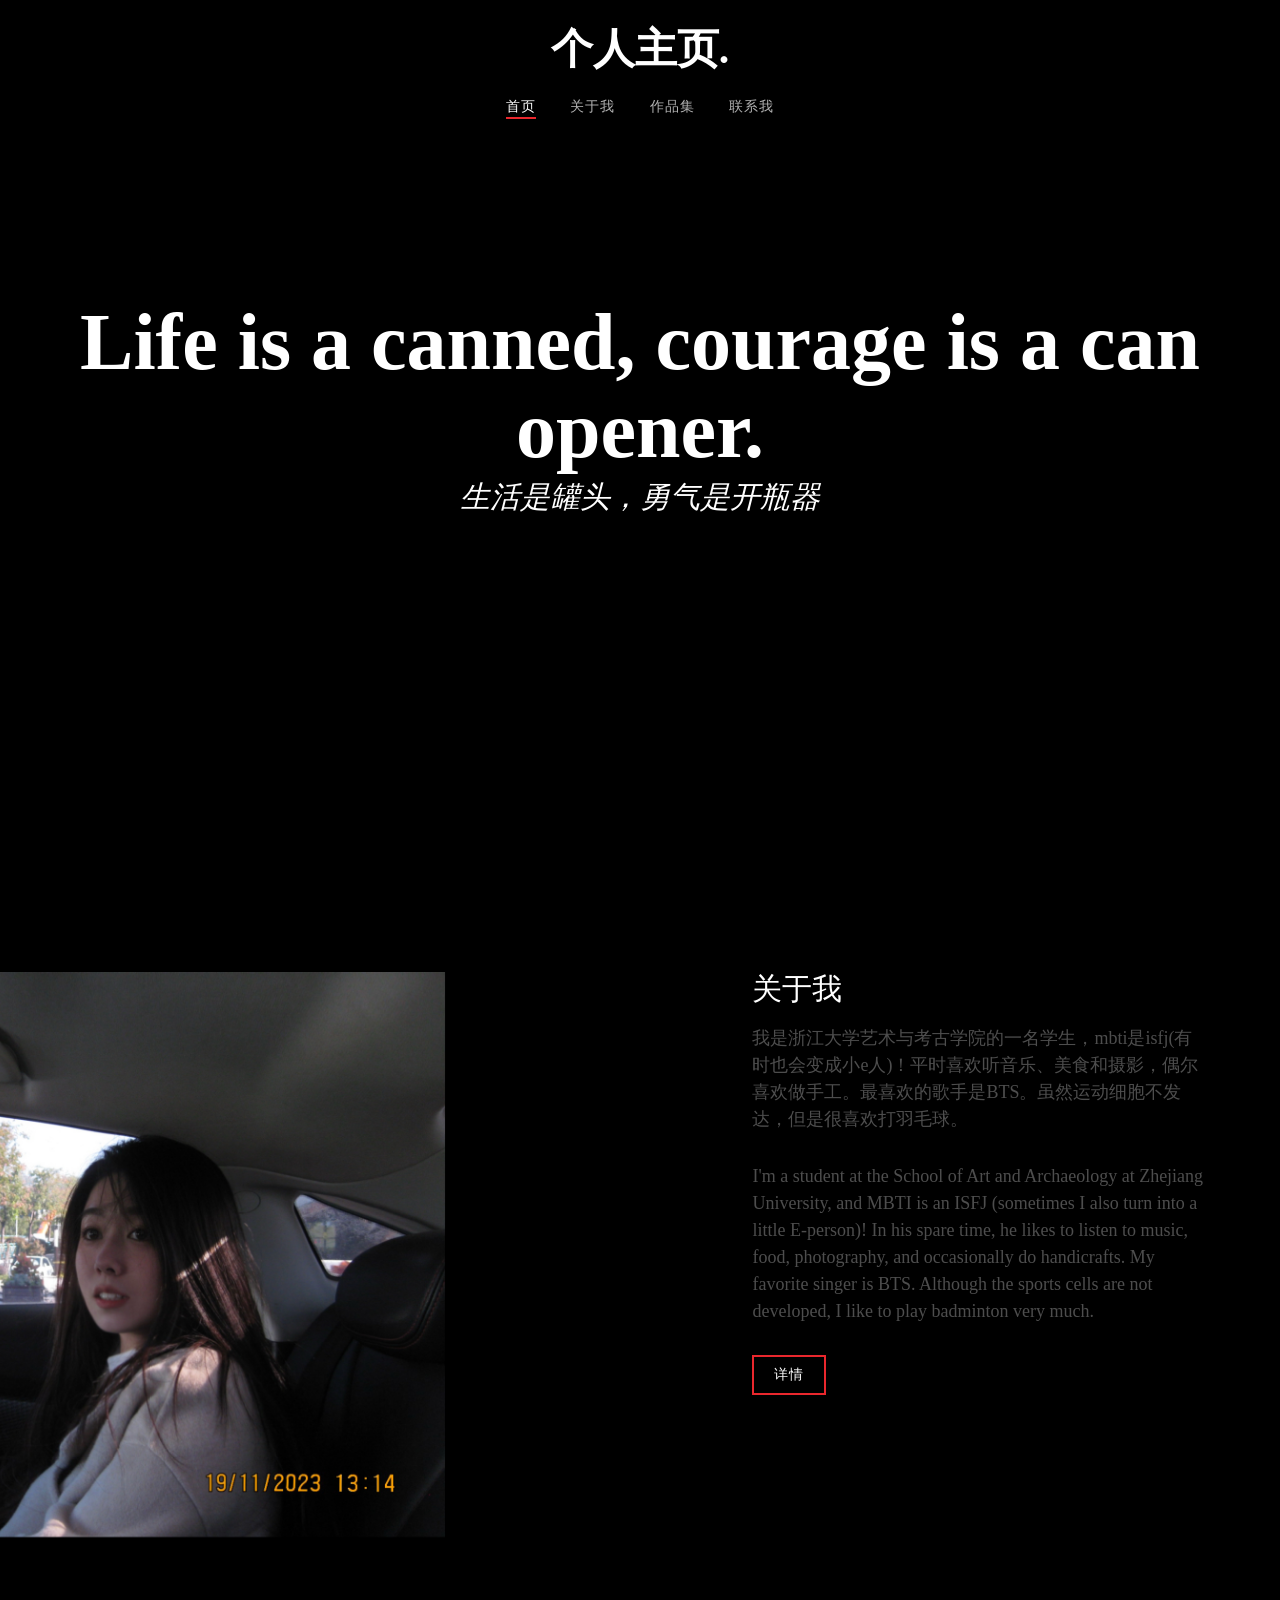
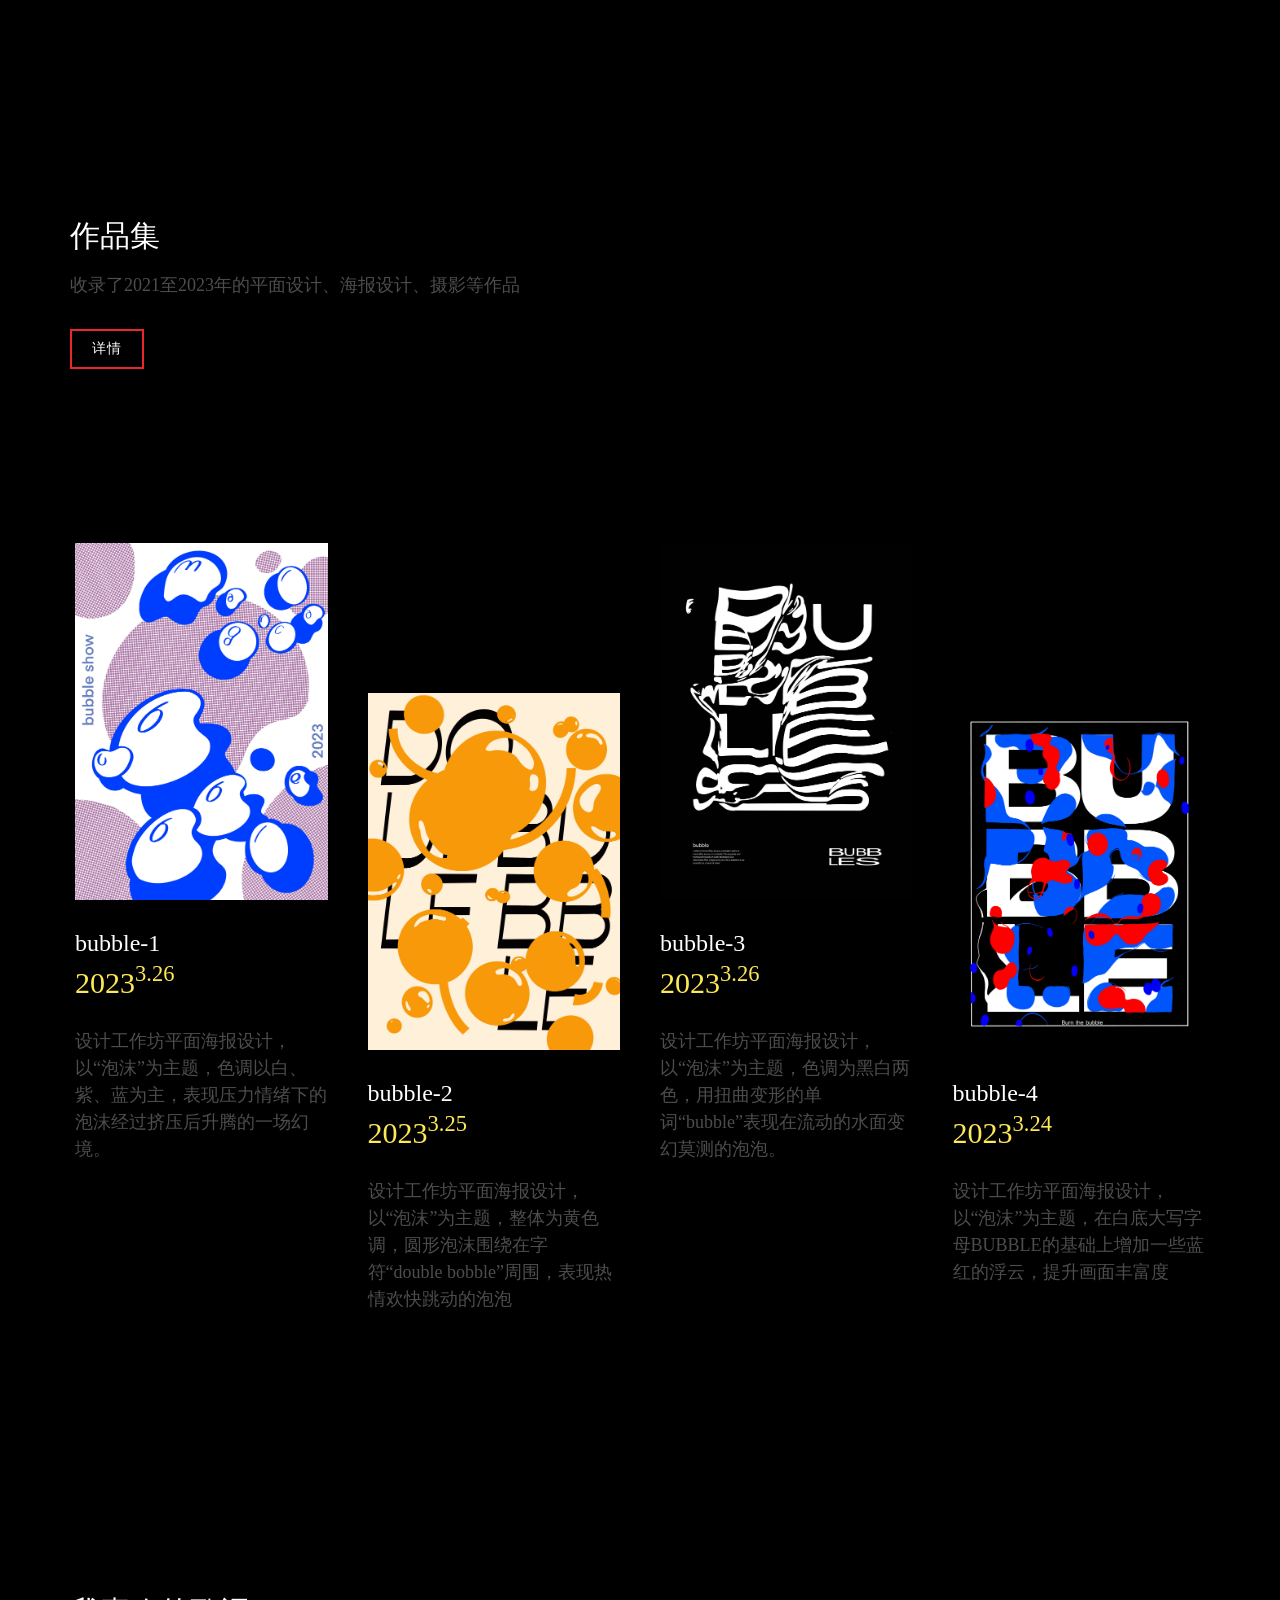
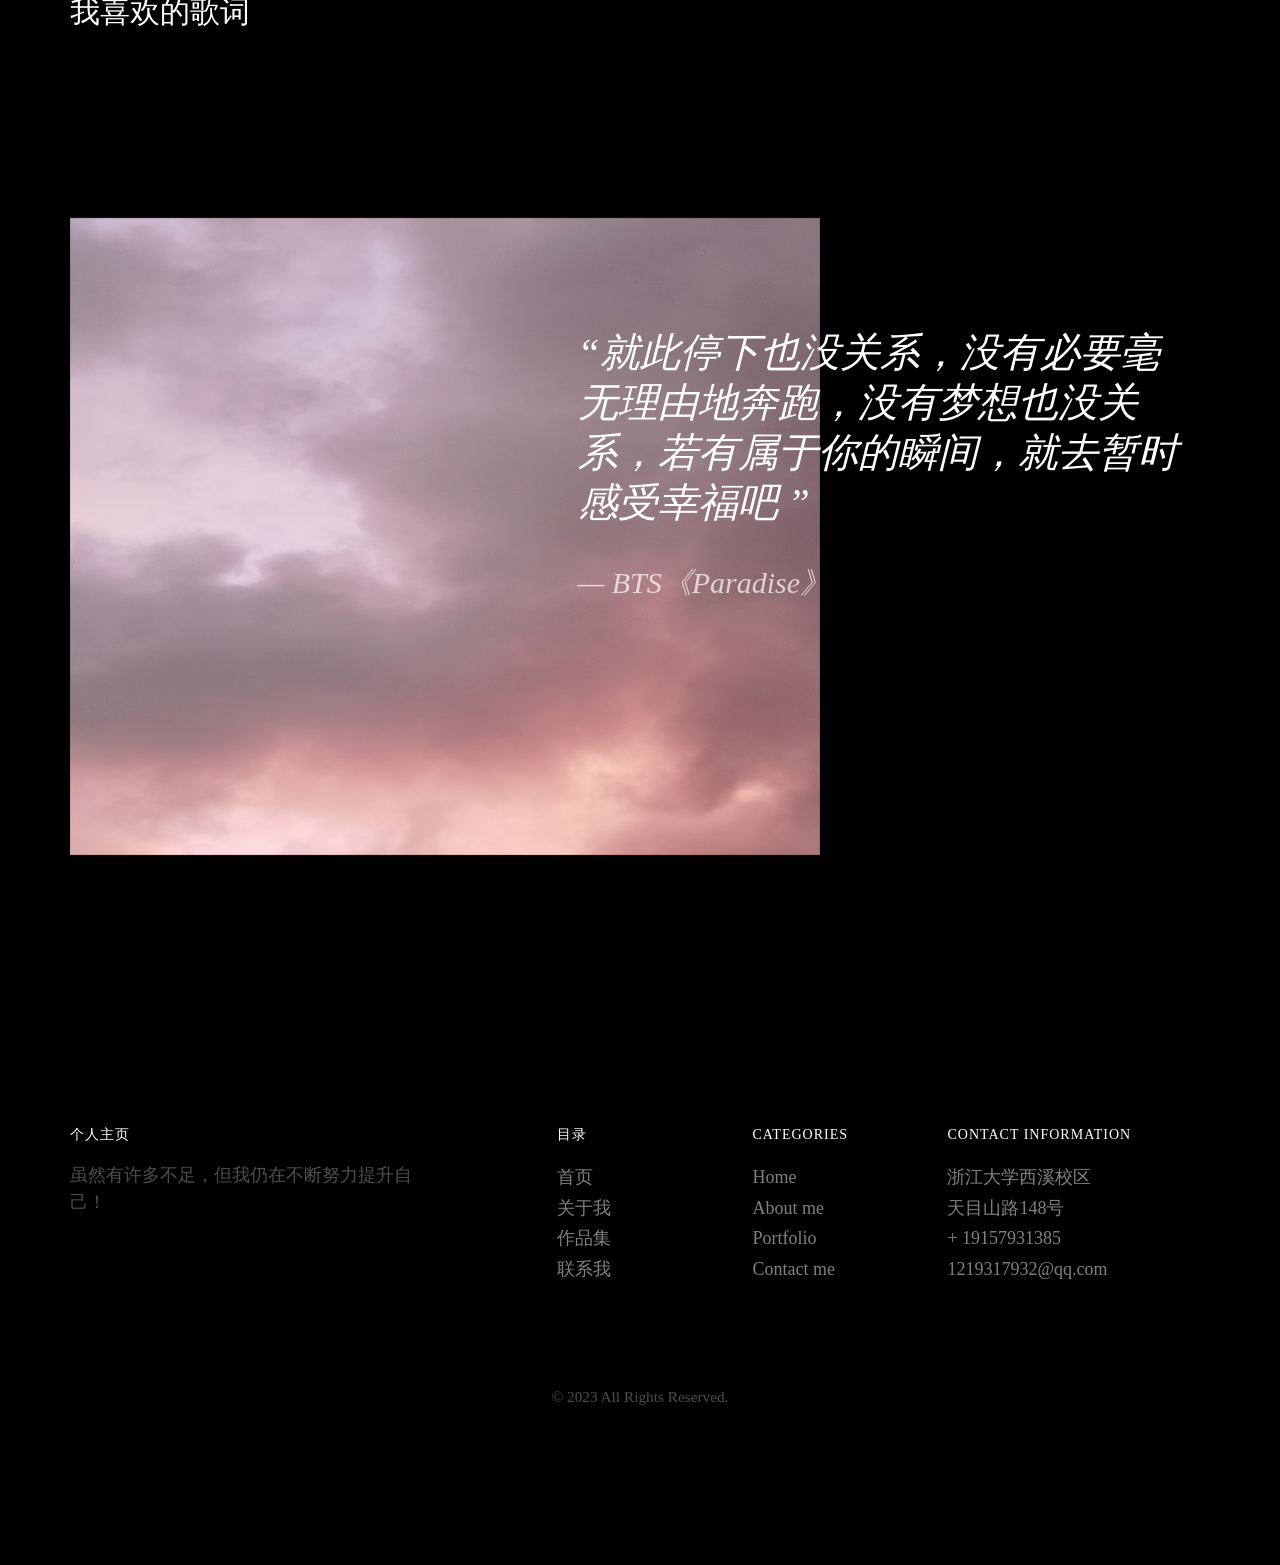
==== index.html @ 4f56a7b1 "test1" ====
<!DOCTYPE html>
<!-- saved from url=(0172)file:///F:/%E6%A1%8C%E9%9D%A2/%E4%BD%9C%E4%B8%9A/%E5%A4%A7%E4%B8%89%E4%B8%8A/web%E8%AE%BE%E8%AE%A1%E4%B8%8E%E5%BC%80%E5%8F%91/%E4%BA%A4%E4%BD%9C%E4%B8%9A%E4%B8%AD/home.html -->
<html class=" js flexbox canvas canvastext webgl no-touch geolocation postmessage no-websqldatabase indexeddb hashchange history draganddrop websockets rgba hsla multiplebgs backgroundsize borderimage borderradius boxshadow textshadow opacity cssanimations csscolumns cssgradients cssreflections csstransforms csstransforms3d csstransitions fontface generatedcontent video audio localstorage sessionstorage webworkers no-applicationcache svg inlinesvg smil svgclippaths js flexbox canvas canvastext webgl no-touch geolocation postmessage no-websqldatabase indexeddb hashchange history draganddrop websockets rgba hsla multiplebgs backgroundsize borderimage borderradius boxshadow textshadow opacity cssanimations csscolumns cssgradients cssreflections csstransforms csstransforms3d csstransitions fontface generatedcontent video audio localstorage sessionstorage webworkers no-applicationcache svg inlinesvg smil svgclippaths" style=""><head><meta http-equiv="Content-Type" content="text/html; charset=UTF-8">

<meta http-equiv="X-UA-Compatible" content="IE=edge">
<title>index</title>
<meta name="viewport" content="width=device-width, initial-scale=1">
<meta name="description" content="Free HTML5 Website Template by freehtml5.co">
<meta name="keywords" content="free website templates, free html5, free template, free bootstrap, free website template, html5, css3, mobile first, responsive">
<meta name="author" content="freehtml5.co">


<meta property="og:title" content="">
<meta property="og:image" content="">
<meta property="og:url" content="">
<meta property="og:site_name" content="">
<meta property="og:description" content="">
<meta name="twitter:title" content="">
<meta name="twitter:image" content="">
<meta name="twitter:url" content="">
<meta name="twitter:card" content="">
<link href="./王萌萌的个人主页_files/css" rel="stylesheet">
<link href="./王萌萌的个人主页_files/css(1)" rel="stylesheet">

<link rel="stylesheet" href="./王萌萌的个人主页_files/animate.css">

<link rel="stylesheet" href="./王萌萌的个人主页_files/icomoon.css">

<link rel="stylesheet" href="./王萌萌的个人主页_files/bootstrap.css">

<link rel="stylesheet" href="./王萌萌的个人主页_files/flexslider.css">

<link rel="stylesheet" href="./王萌萌的个人主页_files/style.css">

<script src="./王萌萌的个人主页_files/modernizr-2.6.2.min.js.下载" type="text/javascript"></script>

<!--[if lt IE 9]>
	<script src="js/respond.min.js"></script>
	<![endif]-->
</head>
<body>
<div class="fh5co-loader" style="display: none;"></div>
<div id="page"><a href="https://github.toidicode.com/02-tasty/#" class="js-fh5co-nav-toggle fh5co-nav-toggle fh5co-nav-white"><i></i></a><div id="fh5co-offcanvas"><ul>
<li class="active"><a href="file:///F:/%E6%A1%8C%E9%9D%A2/%E4%BD%9C%E4%B8%9A/%E5%A4%A7%E4%B8%89%E4%B8%8A/web%E8%AE%BE%E8%AE%A1%E4%B8%8E%E5%BC%80%E5%8F%91/%E4%BA%A4%E4%BD%9C%E4%B8%9A%E4%B8%AD/%E7%8E%8B%E8%90%8C%E8%90%8C%E7%9A%84%E4%B8%AA%E4%BA%BA%E4%B8%BB%E9%A1%B5.html">首页</a></li>
<li><a href="file:///F:/%E6%A1%8C%E9%9D%A2/%E4%BD%9C%E4%B8%9A/%E5%A4%A7%E4%B8%89%E4%B8%8A/web%E8%AE%BE%E8%AE%A1%E4%B8%8E%E5%BC%80%E5%8F%91/%E4%BA%A4%E4%BD%9C%E4%B8%9A%E4%B8%AD/%E5%85%B3%E4%BA%8E%E6%88%91.html">关于我</a></li>
<li class="offcanvas-has-dropdown">
<ul class="dropdown">
</ul>
</li>
<li><a href="file:///F:/%E6%A1%8C%E9%9D%A2/%E4%BD%9C%E4%B8%9A/%E5%A4%A7%E4%B8%89%E4%B8%8A/web%E8%AE%BE%E8%AE%A1%E4%B8%8E%E5%BC%80%E5%8F%91/%E4%BA%A4%E4%BD%9C%E4%B8%9A%E4%B8%AD/%E4%BD%9C%E5%93%81%E9%9B%86.html">作品集</a></li>
<li><a href="file:///F:/%E6%A1%8C%E9%9D%A2/%E4%BD%9C%E4%B8%9A/%E5%A4%A7%E4%B8%89%E4%B8%8A/web%E8%AE%BE%E8%AE%A1%E4%B8%8E%E5%BC%80%E5%8F%91/%E4%BA%A4%E4%BD%9C%E4%B8%9A%E4%B8%AD/%E8%81%94%E7%B3%BB%E6%88%91.html">联系我</a></li>
</ul></div>
<nav class="fh5co-nav" role="navigation">

<div class="container">
<div class="row">
<div class="col-xs-12 text-center logo-wrap">
<div id="fh5co-logo"><a href="file:///F:/%E6%A1%8C%E9%9D%A2/%E4%BD%9C%E4%B8%9A/%E5%A4%A7%E4%B8%89%E4%B8%8A/web%E8%AE%BE%E8%AE%A1%E4%B8%8E%E5%BC%80%E5%8F%91/%E4%BA%A4%E4%BD%9C%E4%B8%9A%E4%B8%AD/%E7%8E%8B%E8%90%8C%E8%90%8C%E7%9A%84%E4%B8%AA%E4%BA%BA%E4%B8%BB%E9%A1%B5.html">个人主页.</a></div>
</div>
<div class="col-xs-12 text-center menu-1 menu-wrap">
<ul>
<li class="active"><a href="file:///F:/%E6%A1%8C%E9%9D%A2/%E4%BD%9C%E4%B8%9A/%E5%A4%A7%E4%B8%89%E4%B8%8A/web%E8%AE%BE%E8%AE%A1%E4%B8%8E%E5%BC%80%E5%8F%91/%E4%BA%A4%E4%BD%9C%E4%B8%9A%E4%B8%AD/%E7%8E%8B%E8%90%8C%E8%90%8C%E7%9A%84%E4%B8%AA%E4%BA%BA%E4%B8%BB%E9%A1%B5.html">首页</a></li>
<li><a href="file:///F:/%E6%A1%8C%E9%9D%A2/%E4%BD%9C%E4%B8%9A/%E5%A4%A7%E4%B8%89%E4%B8%8A/web%E8%AE%BE%E8%AE%A1%E4%B8%8E%E5%BC%80%E5%8F%91/%E4%BA%A4%E4%BD%9C%E4%B8%9A%E4%B8%AD/%E5%85%B3%E4%BA%8E%E6%88%91.html">关于我</a></li>
<li class="has-dropdown">
</li>
<li><a href="file:///F:/%E6%A1%8C%E9%9D%A2/%E4%BD%9C%E4%B8%9A/%E5%A4%A7%E4%B8%89%E4%B8%8A/web%E8%AE%BE%E8%AE%A1%E4%B8%8E%E5%BC%80%E5%8F%91/%E4%BA%A4%E4%BD%9C%E4%B8%9A%E4%B8%AD/%E4%BD%9C%E5%93%81%E9%9B%86.html">作品集</a></li>
<li><a href="file:///F:/%E6%A1%8C%E9%9D%A2/%E4%BD%9C%E4%B8%9A/%E5%A4%A7%E4%B8%89%E4%B8%8A/web%E8%AE%BE%E8%AE%A1%E4%B8%8E%E5%BC%80%E5%8F%91/%E4%BA%A4%E4%BD%9C%E4%B8%9A%E4%B8%AD/%E8%81%94%E7%B3%BB%E6%88%91.html">联系我</a></li>
</ul>
</div>
</div>
</div>

</nav>
<header id="fh5co-header" class="fh5co-cover js-fullheight" role="banner" style="background-image: url(&quot;../模板/tasty/images/hero_1.jpeg&quot;); height: 846px; background-position: 0px 0px;" data-stellar-background-ratio="0.5">
<div class="overlay"></div>
<div class="container">
<div class="row">
<div class="col-md-12 text-center">
<div class="display-t js-fullheight" style="height: 846px;">
<div class="display-tc js-fullheight animate-box fadeIn animated-fast" data-animate-effect="fadeIn" style="height: 846px;">
<h1>Life is a canned, <em></em> courage is a can<em></em> opener.</h1>
<h2>生活是罐头，勇气是开瓶器</h2>
</div>
</div>
</div>
</div>
</div>
</header>
<div id="fh5co-about" class="fh5co-section">
<div class="container">
<div class="row">
<div class="col-md-6 col-md-pull-4 img-wrap animate-box fadeInLeft animated-fast" data-animate-effect="fadeInLeft">
<img src="./王萌萌的个人主页_files/我的照片.jpg" alt="Free Restaurant Bootstrap Website Template by FreeHTML5.co" width="765" height="565">
</div>
<div class="col-md-5 col-md-push-1 animate-box fadeInUp animated-fast">
<div class="section-heading">
<h2>关于我</h2>
<p>我是浙江大学艺术与考古学院的一名学生，mbti是isfj(有时也会变成小e人)！平时喜欢听音乐、美食和摄影，偶尔喜欢做手工。最喜欢的歌手是BTS。虽然运动细胞不发达，但是很喜欢打羽毛球。</p>
<p>I'm a student at the School of Art and Archaeology at Zhejiang University, and MBTI is an ISFJ (sometimes I also turn into a little E-person)! In his spare time, he likes to listen to music, food, photography, and occasionally do handicrafts. My favorite singer is BTS. Although the sports cells are not developed, I like to play badminton very much.</p>
<p><a href="file:///F:/%E6%A1%8C%E9%9D%A2/%E4%BD%9C%E4%B8%9A/%E5%A4%A7%E4%B8%89%E4%B8%8A/web%E8%AE%BE%E8%AE%A1%E4%B8%8E%E5%BC%80%E5%8F%91/%E4%BA%A4%E4%BD%9C%E4%B8%9A%E4%B8%AD/%E5%85%B3%E4%BA%8E%E6%88%91.html" class="btn btn-primary btn-outline">详情</a></p>
</div>
</div>
</div>
</div>
</div>
<div id="fh5co-featured-menu" class="fh5co-section">
<div class="container">
<div class="row">
<div class="col-md-12 fh5co-heading animate-box fadeInUp animated-fast">
<h2>作品集</h2>
<div class="row">
<div class="col-md-12">
<p>收录了2021至2023年的平面设计、海报设计、摄影等作品</p>
</div>
</div>
<a href="file:///F:/%E6%A1%8C%E9%9D%A2/%E4%BD%9C%E4%B8%9A/%E5%A4%A7%E4%B8%89%E4%B8%8A/web%E8%AE%BE%E8%AE%A1%E4%B8%8E%E5%BC%80%E5%8F%91/%E4%BA%A4%E4%BD%9C%E4%B8%9A%E4%B8%AD/%E4%BD%9C%E5%93%81%E9%9B%86.html" class="btn btn-primary btn-outline">详情</a></div>
<div class="col-md-3 col-sm-6 col-xs-6 col-xxs-12 fh5co-item-wrap animate-box fadeInUp animated-fast">
<div class="fh5co-item">
<img src="./王萌萌的个人主页_files/1.jpg" class="img-responsive" alt="bubble1">
<h3>bubble-1</h3>
<span class="fh5co-price">2023<sup>3.26</sup></span>
<p>设计工作坊平面海报设计，以“泡沫”为主题，色调以白、紫、蓝为主，表现压力情绪下的泡沫经过挤压后升腾的一场幻境。</p>
</div>
</div>
<div class="col-md-3 col-sm-6 col-xs-6 col-xxs-12 fh5co-item-wrap animate-box fadeInUp animated-fast">
<div class="fh5co-item margin_top">
<img src="./王萌萌的个人主页_files/3.jpg" class="img-responsive" alt="bubble2">
<h3>bubble-2</h3>
<span class="fh5co-price">2023<sup>3.25</sup></span>
<p>设计工作坊平面海报设计，以“泡沫”为主题，整体为黄色调，圆形泡沫围绕在字符“double bobble”周围，表现热情欢快跳动的泡泡</p>
</div>
</div>
<div class="clearfix visible-sm-block visible-xs-block"></div>
<div class="col-md-3 col-sm-6 col-xs-6 col-xxs-12 fh5co-item-wrap animate-box fadeInUp animated-fast">
<div class="fh5co-item">
<img src="./王萌萌的个人主页_files/4.jpg" class="img-responsive" alt="bubble3">
<h3>bubble-3</h3>
<span class="fh5co-price">2023<sup>3.26</sup></span>
<p>设计工作坊平面海报设计，以“泡沫”为主题，色调为黑白两色，用扭曲变形的单词“bubble”表现在流动的水面变幻莫测的泡泡。</p>
</div>
</div>
<div class="col-md-3 col-sm-6 col-xs-6 col-xxs-12 fh5co-item-wrap animate-box fadeInUp animated-fast">
<div class="fh5co-item margin_top">
<img src="./王萌萌的个人主页_files/5.jpg" class="img-responsive" alt="bubble4">
<h3>bubble-4</h3>
<span class="fh5co-price">2023<sup>3.24</sup></span>
<p>设计工作坊平面海报设计，以“泡沫”为主题，在白底大写字母BUBBLE的基础上增加一些蓝红的浮云，提升画面丰富度</p>
</div>
</div>
</div>
</div>
</div>
<div id="fh5co-featured-testimony" class="fh5co-section">
  <div class="container">
<div class="row">
<div class="col-md-12 fh5co-heading animate-box fadeInUp animated-fast">
<h2>我喜欢的歌词</h2>
</div>
<div class="col-md-5 animate-box img-to-responsive animate-box fadeInLeft animated-fast" data-animate-effect="fadeInLeft">
<img src="./王萌萌的个人主页_files/6-paradise.jpg" alt="" width="750" height="637">
</div>
<div class="col-md-7 animate-box fadeInRight animated-fast" data-animate-effect="fadeInRight">
<blockquote>
<p> “就此停下也没关系，没有必要毫无理由地奔跑，没有梦想也没关系，若有属于你的瞬间，就去暂时感受幸福吧 ”</p>
<p class="author"><cite>— BTS《Paradise》</cite></p>
</blockquote>
</div>
</div>
</div>
</div>
<footer id="fh5co-footer" role="contentinfo" class="fh5co-section">
  <div class="container">
<div class="row row-pb-md">
<div class="col-md-4 fh5co-widget">
<h4>个人主页</h4>
<p>虽然有许多不足，但我仍在不断努力提升自己！</p>
</div>
<div class="col-md-2 col-md-push-1 fh5co-widget">
<h4>目录</h4>
<ul class="fh5co-footer-links">
<li><a href="file:///F:/%E6%A1%8C%E9%9D%A2/%E4%BD%9C%E4%B8%9A/%E5%A4%A7%E4%B8%89%E4%B8%8A/web%E8%AE%BE%E8%AE%A1%E4%B8%8E%E5%BC%80%E5%8F%91/%E4%BA%A4%E4%BD%9C%E4%B8%9A%E4%B8%AD/%E7%8E%8B%E8%90%8C%E8%90%8C%E7%9A%84%E4%B8%AA%E4%BA%BA%E4%B8%BB%E9%A1%B5.html">首页</a></li>
<li><a href="file:///F:/%E6%A1%8C%E9%9D%A2/%E4%BD%9C%E4%B8%9A/%E5%A4%A7%E4%B8%89%E4%B8%8A/web%E8%AE%BE%E8%AE%A1%E4%B8%8E%E5%BC%80%E5%8F%91/%E4%BA%A4%E4%BD%9C%E4%B8%9A%E4%B8%AD/%E5%85%B3%E4%BA%8E%E6%88%91.html">关于我</a></li>
<li><a href="file:///F:/%E6%A1%8C%E9%9D%A2/%E4%BD%9C%E4%B8%9A/%E5%A4%A7%E4%B8%89%E4%B8%8A/web%E8%AE%BE%E8%AE%A1%E4%B8%8E%E5%BC%80%E5%8F%91/%E4%BA%A4%E4%BD%9C%E4%B8%9A%E4%B8%AD/%E4%BD%9C%E5%93%81%E9%9B%86.html">作品集</a></li>
<li><a href="file:///F:/%E6%A1%8C%E9%9D%A2/%E4%BD%9C%E4%B8%9A/%E5%A4%A7%E4%B8%89%E4%B8%8A/web%E8%AE%BE%E8%AE%A1%E4%B8%8E%E5%BC%80%E5%8F%91/%E4%BA%A4%E4%BD%9C%E4%B8%9A%E4%B8%AD/%E8%81%94%E7%B3%BB%E6%88%91.html">联系我</a></li>
</ul>
</div>
<div class="col-md-2 col-md-push-1 fh5co-widget">
<h4>Categories</h4>
<ul class="fh5co-footer-links">
<li><a href="file:///F:/%E6%A1%8C%E9%9D%A2/%E4%BD%9C%E4%B8%9A/%E5%A4%A7%E4%B8%89%E4%B8%8A/web%E8%AE%BE%E8%AE%A1%E4%B8%8E%E5%BC%80%E5%8F%91/%E4%BA%A4%E4%BD%9C%E4%B8%9A%E4%B8%AD/%E7%8E%8B%E8%90%8C%E8%90%8C%E7%9A%84%E4%B8%AA%E4%BA%BA%E4%B8%BB%E9%A1%B5.html">Home</a></li>
<li><a href="file:///F:/%E6%A1%8C%E9%9D%A2/%E4%BD%9C%E4%B8%9A/%E5%A4%A7%E4%B8%89%E4%B8%8A/web%E8%AE%BE%E8%AE%A1%E4%B8%8E%E5%BC%80%E5%8F%91/%E4%BA%A4%E4%BD%9C%E4%B8%9A%E4%B8%AD/%E5%85%B3%E4%BA%8E%E6%88%91.html">About me</a></li>
<li><a href="file:///F:/%E6%A1%8C%E9%9D%A2/%E4%BD%9C%E4%B8%9A/%E5%A4%A7%E4%B8%89%E4%B8%8A/web%E8%AE%BE%E8%AE%A1%E4%B8%8E%E5%BC%80%E5%8F%91/%E4%BA%A4%E4%BD%9C%E4%B8%9A%E4%B8%AD/%E4%BD%9C%E5%93%81%E9%9B%86.html">Portfolio</a></li>
<li><a href="file:///F:/%E6%A1%8C%E9%9D%A2/%E4%BD%9C%E4%B8%9A/%E5%A4%A7%E4%B8%89%E4%B8%8A/web%E8%AE%BE%E8%AE%A1%E4%B8%8E%E5%BC%80%E5%8F%91/%E4%BA%A4%E4%BD%9C%E4%B8%9A%E4%B8%AD/%E8%81%94%E7%B3%BB%E6%88%91.html">Contact me</a></li>
</ul>
</div>
<div class="col-md-4 col-md-push-1 fh5co-widget">
<h4>Contact Information</h4>
<ul class="fh5co-footer-links">
<li>浙江大学西溪校区 <br> 天目山路148号</li>
<li><a href="tel://19157931385">+ 19157931385</a></li>
<li><a href="mailto:1219317932@qq.com">1219317932@qq.com</a></li>
</ul>
</div>
</div>
<div class="row copyright">
<div class="col-md-12 text-center">
<p>
<small class="block">© 2023  All Rights Reserved.</small>
</p>
<p>
</p><ul class="fh5co-social-icons">
</ul>
<p></p>
</div>
</div>
</div>
</footer>
</div>

</body></html>
---- 王萌萌的个人主页_files/icomoon.css ----
@font-face{font-family:icomoon;src:url(fonts/icomoon.eot?1oniuf);src:url(fonts/icomoon.eot?1oniuf#iefix) format('embedded-opentype'),url(fonts/icomoon.ttf?1oniuf) format('truetype'),url(fonts/icomoon.woff?1oniuf) format('woff'),url(fonts/icomoon.svg?1oniuf#icomoon) format('svg');font-weight:400;font-style:normal}[class^=icon-],[class*=" icon-"]{font-family:icomoon!important;speak:none;font-style:normal;font-weight:400;font-variant:normal;text-transform:none;line-height:1;-webkit-font-smoothing:antialiased;-moz-osx-font-smoothing:grayscale}.icon-mobile:before{content:"\e000"}.icon-laptop:before{content:"\e001"}.icon-desktop:before{content:"\e002"}.icon-tablet:before{content:"\e003"}.icon-phone:before{content:"\e004"}.icon-document:before{content:"\e005"}.icon-documents:before{content:"\e006"}.icon-search:before{content:"\e007"}.icon-clipboard:before{content:"\e008"}.icon-newspaper:before{content:"\e009"}.icon-notebook:before{content:"\e00a"}.icon-book-open:before{content:"\e00b"}.icon-browser:before{content:"\e00c"}.icon-calendar:before{content:"\e00d"}.icon-presentation:before{content:"\e00e"}.icon-picture:before{content:"\e00f"}.icon-pictures:before{content:"\e010"}.icon-video:before{content:"\e011"}.icon-camera:before{content:"\e012"}.icon-printer:before{content:"\e013"}.icon-toolbox:before{content:"\e014"}.icon-briefcase:before{content:"\e015"}.icon-wallet:before{content:"\e016"}.icon-gift:before{content:"\e017"}.icon-bargraph:before{content:"\e018"}.icon-grid:before{content:"\e019"}.icon-expand:before{content:"\e01a"}.icon-focus:before{content:"\e01b"}.icon-edit:before{content:"\e01c"}.icon-adjustments:before{content:"\e01d"}.icon-ribbon:before{content:"\e01e"}.icon-hourglass:before{content:"\e01f"}.icon-lock:before{content:"\e020"}.icon-megaphone:before{content:"\e021"}.icon-shield:before{content:"\e022"}.icon-trophy:before{content:"\e023"}.icon-flag:before{content:"\e024"}.icon-map:before{content:"\e025"}.icon-puzzle:before{content:"\e026"}.icon-basket:before{content:"\e027"}.icon-envelope:before{content:"\e028"}.icon-streetsign:before{content:"\e029"}.icon-telescope:before{content:"\e02a"}.icon-gears:before{content:"\e02b"}.icon-key:before{content:"\e02c"}.icon-paperclip:before{content:"\e02d"}.icon-attachment:before{content:"\e02e"}.icon-pricetags:before{content:"\e02f"}.icon-lightbulb:before{content:"\e030"}.icon-layers:before{content:"\e031"}.icon-pencil:before{content:"\e032"}.icon-tools:before{content:"\e033"}.icon-tools-2:before{content:"\e034"}.icon-scissors:before{content:"\e035"}.icon-paintbrush:before{content:"\e036"}.icon-magnifying-glass:before{content:"\e037"}.icon-circle-compass:before{content:"\e038"}.icon-linegraph:before{content:"\e039"}.icon-mic:before{content:"\e03a"}.icon-strategy:before{content:"\e03b"}.icon-beaker:before{content:"\e03c"}.icon-caution:before{content:"\e03d"}.icon-recycle:before{content:"\e03e"}.icon-anchor:before{content:"\e03f"}.icon-profile-male:before{content:"\e040"}.icon-profile-female:before{content:"\e041"}.icon-bike:before{content:"\e042"}.icon-wine:before{content:"\e043"}.icon-hotairballoon:before{content:"\e044"}.icon-globe:before{content:"\e045"}.icon-genius:before{content:"\e046"}.icon-map-pin:before{content:"\e047"}.icon-dial:before{content:"\e048"}.icon-chat:before{content:"\e049"}.icon-heart:before{content:"\e04a"}.icon-cloud:before{content:"\e04b"}.icon-upload:before{content:"\e04c"}.icon-download:before{content:"\e04d"}.icon-target:before{content:"\e04e"}.icon-hazardous:before{content:"\e04f"}.icon-piechart:before{content:"\e050"}.icon-speedometer:before{content:"\e051"}.icon-global:before{content:"\e052"}.icon-compass:before{content:"\e053"}.icon-lifesaver:before{content:"\e054"}.icon-clock:before{content:"\e055"}.icon-aperture:before{content:"\e056"}.icon-quote:before{content:"\e057"}.icon-scope:before{content:"\e058"}.icon-alarmclock:before{content:"\e059"}.icon-refresh:before{content:"\e05a"}.icon-happy:before{content:"\e05b"}.icon-sad:before{content:"\e05c"}.icon-facebook:before{content:"\e05d"}.icon-twitter:before{content:"\e05e"}.icon-googleplus:before{content:"\e05f"}.icon-rss:before{content:"\e060"}.icon-tumblr:before{content:"\e061"}.icon-linkedin:before{content:"\e062"}.icon-dribbble:before{content:"\e063"}.icon-box2:before{content:"\ea82"}.icon-write:before{content:"\ea83"}.icon-clock2:before{content:"\ea84"}.icon-reply2:before{content:"\ea85"}.icon-reply-all2:before{content:"\ea86"}.icon-forward2:before{content:"\ea87"}.icon-flag2:before{content:"\ea88"}.icon-search2:before{content:"\ea89"}.icon-trash2:before{content:"\ea8a"}.icon-envelope2:before{content:"\ea8b"}.icon-bubble:before{content:"\ea8c"}.icon-bubbles:before{content:"\ea8d"}.icon-user2:before{content:"\ea8e"}.icon-users2:before{content:"\ea8f"}.icon-cloud2:before{content:"\ea90"}.icon-download2:before{content:"\ea91"}.icon-upload2:before{content:"\ea92"}.icon-rain:before{content:"\ea93"}.icon-sun:before{content:"\ea94"}.icon-moon2:before{content:"\ea95"}.icon-bell2:before{content:"\ea96"}.icon-folder2:before{content:"\ea97"}.icon-pin2:before{content:"\ea98"}.icon-sound2:before{content:"\ea99"}.icon-microphone:before{content:"\ea9a"}.icon-camera2:before{content:"\ea9b"}.icon-image2:before{content:"\ea9c"}.icon-cog2:before{content:"\ea9d"}.icon-calendar2:before{content:"\ea9e"}.icon-book2:before{content:"\ea9f"}.icon-map-marker:before{content:"\eaa0"}.icon-store:before{content:"\eaa1"}.icon-support:before{content:"\eaa2"}.icon-tag2:before{content:"\eaa3"}.icon-heart2:before{content:"\eaa4"}.icon-video-camera:before{content:"\eaa5"}.icon-trophy2:before{content:"\eaa6"}.icon-cart:before{content:"\eaa7"}.icon-eye2:before{content:"\eaa8"}.icon-cancel:before{content:"\eaa9"}.icon-chart:before{content:"\eaaa"}.icon-target2:before{content:"\eaab"}.icon-printer2:before{content:"\eaac"}.icon-location2:before{content:"\eaad"}.icon-bookmark2:before{content:"\eaae"}.icon-monitor:before{content:"\eaaf"}.icon-cross2:before{content:"\eab0"}.icon-plus2:before{content:"\eab1"}.icon-left:before{content:"\eab2"}.icon-up:before{content:"\eab3"}.icon-browser2:before{content:"\eab4"}.icon-windows:before{content:"\eab5"}.icon-switch2:before{content:"\eab6"}.icon-dashboard:before{content:"\eab7"}.icon-play:before{content:"\eab8"}.icon-fast-forward:before{content:"\eab9"}.icon-next:before{content:"\eaba"}.icon-refresh2:before{content:"\eabb"}.icon-film:before{content:"\eabc"}.icon-home2:before{content:"\eabd"}.icon-add-to-list:before{content:"\e901"}.icon-classic-computer:before{content:"\e902"}.icon-controller-fast-backward:before{content:"\e903"}.icon-creative-commons-attribution:before{content:"\e904"}.icon-creative-commons-noderivs:before{content:"\e905"}.icon-creative-commons-noncommercial-eu:before{content:"\e906"}.icon-creative-commons-noncommercial-us:before{content:"\e907"}.icon-creative-commons-public-domain:before{content:"\e908"}.icon-creative-commons-remix:before{content:"\e909"}.icon-creative-commons-share:before{content:"\e90a"}.icon-creative-commons-sharealike:before{content:"\e90b"}.icon-creative-commons:before{content:"\e90c"}.icon-document-landscape:before{content:"\e90d"}.icon-remove-user:before{content:"\e90e"}.icon-warning:before{content:"\e90f"}.icon-arrow-bold-down:before{content:"\e910"}.icon-arrow-bold-left:before{content:"\e911"}.icon-arrow-bold-right:before{content:"\e912"}.icon-arrow-bold-up:before{content:"\e913"}.icon-arrow-down:before{content:"\e914"}.icon-arrow-left:before{content:"\e915"}.icon-arrow-long-down:before{content:"\e916"}.icon-arrow-long-left:before{content:"\e917"}.icon-arrow-long-right:before{content:"\e918"}.icon-arrow-long-up:before{content:"\e919"}.icon-arrow-right:before{content:"\e91a"}.icon-arrow-up:before{content:"\e91b"}.icon-arrow-with-circle-down:before{content:"\e91c"}.icon-arrow-with-circle-left:before{content:"\e91d"}.icon-arrow-with-circle-right:before{content:"\e91e"}.icon-arrow-with-circle-up:before{content:"\e91f"}.icon-bookmark:before{content:"\e920"}.icon-bookmarks:before{content:"\e921"}.icon-chevron-down:before{content:"\e922"}.icon-chevron-left:before{content:"\e923"}.icon-chevron-right:before{content:"\e924"}.icon-chevron-small-down:before{content:"\e925"}.icon-chevron-small-left:before{content:"\e926"}.icon-chevron-small-right:before{content:"\e927"}.icon-chevron-small-up:before{content:"\e928"}.icon-chevron-thin-down:before{content:"\e929"}.icon-chevron-thin-left:before{content:"\e92a"}.icon-chevron-thin-right:before{content:"\e92b"}.icon-chevron-thin-up:before{content:"\e92c"}.icon-chevron-up:before{content:"\e92d"}.icon-chevron-with-circle-down:before{content:"\e92e"}.icon-chevron-with-circle-left:before{content:"\e92f"}.icon-chevron-with-circle-right:before{content:"\e930"}.icon-chevron-with-circle-up:before{content:"\e931"}.icon-cloud3:before{content:"\e932"}.icon-controller-fast-forward:before{content:"\e933"}.icon-controller-jump-to-start:before{content:"\e934"}.icon-controller-next:before{content:"\e935"}.icon-controller-paus:before{content:"\e936"}.icon-controller-play:before{content:"\e937"}.icon-controller-record:before{content:"\e938"}.icon-controller-stop:before{content:"\e939"}.icon-controller-volume:before{content:"\e93a"}.icon-dot-single:before{content:"\e93b"}.icon-dots-three-horizontal:before{content:"\e93c"}.icon-dots-three-vertical:before{content:"\e93d"}.icon-dots-two-horizontal:before{content:"\e93e"}.icon-dots-two-vertical:before{content:"\e93f"}.icon-download3:before{content:"\e940"}.icon-emoji-flirt:before{content:"\e941"}.icon-flow-branch:before{content:"\e942"}.icon-flow-cascade:before{content:"\e943"}.icon-flow-line:before{content:"\e944"}.icon-flow-parallel:before{content:"\e945"}.icon-flow-tree:before{content:"\e946"}.icon-install:before{content:"\e947"}.icon-layers2:before{content:"\e948"}.icon-open-book:before{content:"\e949"}.icon-resize-100:before{content:"\e94a"}.icon-resize-full-screen:before{content:"\e94b"}.icon-save:before{content:"\e94c"}.icon-select-arrows:before{content:"\e94d"}.icon-sound-mute:before{content:"\e94e"}.icon-sound:before{content:"\e94f"}.icon-trash:before{content:"\e950"}.icon-triangle-down:before{content:"\e951"}.icon-triangle-left:before{content:"\e952"}.icon-triangle-right:before{content:"\e953"}.icon-triangle-up:before{content:"\e954"}.icon-uninstall:before{content:"\e955"}.icon-upload-to-cloud:before{content:"\e956"}.icon-upload3:before{content:"\e957"}.icon-add-user:before{content:"\e958"}.icon-address:before{content:"\e959"}.icon-adjust:before{content:"\e95a"}.icon-air:before{content:"\e95b"}.icon-aircraft-landing:before{content:"\e95c"}.icon-aircraft-take-off:before{content:"\e95d"}.icon-aircraft:before{content:"\e95e"}.icon-align-bottom:before{content:"\e95f"}.icon-align-horizontal-middle:before{content:"\e960"}.icon-align-left:before{content:"\e961"}.icon-align-right:before{content:"\e962"}.icon-align-top:before{content:"\e963"}.icon-align-vertical-middle:before{content:"\e964"}.icon-archive:before{content:"\e965"}.icon-area-graph:before{content:"\e966"}.icon-attachment2:before{content:"\e967"}.icon-awareness-ribbon:before{content:"\e968"}.icon-back-in-time:before{content:"\e969"}.icon-back:before{content:"\e96a"}.icon-bar-graph:before{content:"\e96b"}.icon-battery:before{content:"\e96c"}.icon-beamed-note:before{content:"\e96d"}.icon-bell:before{content:"\e96e"}.icon-blackboard:before{content:"\e96f"}.icon-block:before{content:"\e970"}.icon-book:before{content:"\e971"}.icon-bowl:before{content:"\e972"}.icon-box:before{content:"\e973"}.icon-briefcase2:before{content:"\e974"}.icon-browser3:before{content:"\e975"}.icon-brush:before{content:"\e976"}.icon-bucket:before{content:"\e977"}.icon-cake:before{content:"\e978"}.icon-calculator:before{content:"\e979"}.icon-calendar3:before{content:"\e97a"}.icon-camera3:before{content:"\e97b"}.icon-ccw:before{content:"\e97c"}.icon-chat2:before{content:"\e97d"}.icon-check:before{content:"\e97e"}.icon-circle-with-cross:before{content:"\e97f"}.icon-circle-with-minus:before{content:"\e980"}.icon-circle-with-plus:before{content:"\e981"}.icon-circle:before{content:"\e982"}.icon-circular-graph:before{content:"\e983"}.icon-clapperboard:before{content:"\e984"}.icon-clipboard2:before{content:"\e985"}.icon-clock3:before{content:"\e986"}.icon-code:before{content:"\e987"}.icon-cog:before{content:"\e988"}.icon-colours:before{content:"\e989"}.icon-compass2:before{content:"\e98a"}.icon-copy:before{content:"\e98b"}.icon-credit-card:before{content:"\e98c"}.icon-credit:before{content:"\e98d"}.icon-cross:before{content:"\e98e"}.icon-cup:before{content:"\e98f"}.icon-cw:before{content:"\e990"}.icon-cycle:before{content:"\e991"}.icon-database:before{content:"\e992"}.icon-dial-pad:before{content:"\e993"}.icon-direction:before{content:"\e994"}.icon-document2:before{content:"\e995"}.icon-documents2:before{content:"\e996"}.icon-drink:before{content:"\e997"}.icon-drive:before{content:"\e998"}.icon-drop:before{content:"\e999"}.icon-edit2:before{content:"\e99a"}.icon-email:before{content:"\e99b"}.icon-emoji-happy:before{content:"\e99c"}.icon-emoji-neutral:before{content:"\e99d"}.icon-emoji-sad:before{content:"\e99e"}.icon-erase:before{content:"\e99f"}.icon-eraser:before{content:"\e9a0"}.icon-export:before{content:"\e9a1"}.icon-eye:before{content:"\e9a2"}.icon-feather:before{content:"\e9a3"}.icon-flag3:before{content:"\e9a4"}.icon-flash:before{content:"\e9a5"}.icon-flashlight:before{content:"\e9a6"}.icon-flat-brush:before{content:"\e9a7"}.icon-folder-images:before{content:"\e9a8"}.icon-folder-music:before{content:"\e9a9"}.icon-folder-video:before{content:"\e9aa"}.icon-folder:before{content:"\e9ab"}.icon-forward:before{content:"\e9ac"}.icon-funnel:before{content:"\e9ad"}.icon-game-controller:before{content:"\e9ae"}.icon-gauge:before{content:"\e9af"}.icon-globe2:before{content:"\e9b0"}.icon-graduation-cap:before{content:"\e9b1"}.icon-grid2:before{content:"\e9b2"}.icon-hair-cross:before{content:"\e9b3"}.icon-hand:before{content:"\e9b4"}.icon-heart-outlined:before{content:"\e9b5"}.icon-heart3:before{content:"\e9b6"}.icon-help-with-circle:before{content:"\e9b7"}.icon-help:before{content:"\e9b8"}.icon-home:before{content:"\e9b9"}.icon-hour-glass:before{content:"\e9ba"}.icon-image-inverted:before{content:"\e9bb"}.icon-image:before{content:"\e9bc"}.icon-images:before{content:"\e9bd"}.icon-inbox:before{content:"\e9be"}.icon-infinity:before{content:"\e9bf"}.icon-info-with-circle:before{content:"\e9c0"}.icon-info:before{content:"\e9c1"}.icon-key2:before{content:"\e9c2"}.icon-keyboard:before{content:"\e9c3"}.icon-lab-flask:before{content:"\e9c4"}.icon-landline:before{content:"\e9c5"}.icon-language:before{content:"\e9c6"}.icon-laptop2:before{content:"\e9c7"}.icon-leaf:before{content:"\e9c8"}.icon-level-down:before{content:"\e9c9"}.icon-level-up:before{content:"\e9ca"}.icon-lifebuoy:before{content:"\e9cb"}.icon-light-bulb:before{content:"\e9cc"}.icon-light-down:before{content:"\e9cd"}.icon-light-up:before{content:"\e9ce"}.icon-line-graph:before{content:"\e9cf"}.icon-link:before{content:"\e9d0"}.icon-list:before{content:"\e9d1"}.icon-location-pin:before{content:"\e9d2"}.icon-location:before{content:"\e9d3"}.icon-lock-open:before{content:"\e9d4"}.icon-lock2:before{content:"\e9d5"}.icon-log-out:before{content:"\e9d6"}.icon-login:before{content:"\e9d7"}.icon-loop:before{content:"\e9d8"}.icon-magnet:before{content:"\e9d9"}.icon-magnifying-glass2:before{content:"\e9da"}.icon-mail:before{content:"\e9db"}.icon-man:before{content:"\e9dc"}.icon-map2:before{content:"\e9dd"}.icon-mask:before{content:"\e9de"}.icon-medal:before{content:"\e9df"}.icon-megaphone2:before{content:"\e9e0"}.icon-menu:before{content:"\e9e1"}.icon-message:before{content:"\e9e2"}.icon-mic2:before{content:"\e9e3"}.icon-minus:before{content:"\e9e4"}.icon-mobile2:before{content:"\e9e5"}.icon-modern-mic:before{content:"\e9e6"}.icon-moon:before{content:"\e9e7"}.icon-mouse:before{content:"\e9e8"}.icon-music:before{content:"\e9e9"}.icon-network:before{content:"\e9ea"}.icon-new-message:before{content:"\e9eb"}.icon-new:before{content:"\e9ec"}.icon-news:before{content:"\e9ed"}.icon-note:before{content:"\e9ee"}.icon-notification:before{content:"\e9ef"}.icon-old-mobile:before{content:"\e9f0"}.icon-old-phone:before{content:"\e9f1"}.icon-palette:before{content:"\e9f2"}.icon-paper-plane:before{content:"\e9f3"}.icon-pencil2:before{content:"\e9f4"}.icon-phone2:before{content:"\e9f5"}.icon-pie-chart:before{content:"\e9f6"}.icon-pin:before{content:"\e9f7"}.icon-plus:before{content:"\e9f8"}.icon-popup:before{content:"\e9f9"}.icon-power-plug:before{content:"\e9fa"}.icon-price-ribbon:before{content:"\e9fb"}.icon-price-tag:before{content:"\e9fc"}.icon-print:before{content:"\e9fd"}.icon-progress-empty:before{content:"\e9fe"}.icon-progress-full:before{content:"\e9ff"}.icon-progress-one:before{content:"\ea00"}.icon-progress-two:before{content:"\ea01"}.icon-publish:before{content:"\ea02"}.icon-quote2:before{content:"\ea03"}.icon-radio:before{content:"\ea04"}.icon-reply-all:before{content:"\ea05"}.icon-reply:before{content:"\ea06"}.icon-retweet:before{content:"\ea07"}.icon-rocket:before{content:"\ea08"}.icon-round-brush:before{content:"\ea09"}.icon-rss2:before{content:"\ea0a"}.icon-ruler:before{content:"\ea0b"}.icon-scissors2:before{content:"\ea0c"}.icon-share-alternitive:before{content:"\ea0d"}.icon-share:before{content:"\ea0e"}.icon-shareable:before{content:"\ea0f"}.icon-shield2:before{content:"\ea10"}.icon-shop:before{content:"\ea11"}.icon-shopping-bag:before{content:"\ea12"}.icon-shopping-basket:before{content:"\ea13"}.icon-shopping-cart:before{content:"\ea14"}.icon-shuffle:before{content:"\ea15"}.icon-signal:before{content:"\ea16"}.icon-sound-mix:before{content:"\ea17"}.icon-sports-club:before{content:"\ea18"}.icon-spreadsheet:before{content:"\ea19"}.icon-squared-cross:before{content:"\ea1a"}.icon-squared-minus:before{content:"\ea1b"}.icon-squared-plus:before{content:"\ea1c"}.icon-star-outlined:before{content:"\ea1d"}.icon-star:before{content:"\ea1e"}.icon-stopwatch:before{content:"\ea1f"}.icon-suitcase:before{content:"\ea20"}.icon-swap:before{content:"\ea21"}.icon-sweden:before{content:"\ea22"}.icon-switch:before{content:"\ea23"}.icon-tablet2:before{content:"\ea24"}.icon-tag:before{content:"\ea25"}.icon-text-document-inverted:before{content:"\ea26"}.icon-text-document:before{content:"\ea27"}.icon-text:before{content:"\ea28"}.icon-thermometer:before{content:"\ea29"}.icon-thumbs-down:before{content:"\ea2a"}.icon-thumbs-up:before{content:"\ea2b"}.icon-thunder-cloud:before{content:"\ea2c"}.icon-ticket:before{content:"\ea2d"}.icon-time-slot:before{content:"\ea2e"}.icon-tools2:before{content:"\ea2f"}.icon-traffic-cone:before{content:"\ea30"}.icon-tree:before{content:"\ea31"}.icon-trophy3:before{content:"\ea32"}.icon-tv:before{content:"\ea33"}.icon-typing:before{content:"\ea34"}.icon-unread:before{content:"\ea35"}.icon-untag:before{content:"\ea36"}.icon-user:before{content:"\ea37"}.icon-users:before{content:"\ea38"}.icon-v-card:before{content:"\ea39"}.icon-video2:before{content:"\ea3a"}.icon-vinyl:before{content:"\ea3b"}.icon-voicemail:before{content:"\ea3c"}.icon-wallet2:before{content:"\ea3d"}.icon-water:before{content:"\ea3e"}.icon-500px-with-circle:before{content:"\ea3f"}.icon-500px:before{content:"\ea40"}.icon-basecamp:before{content:"\ea41"}.icon-behance:before{content:"\ea42"}.icon-creative-cloud:before{content:"\ea43"}.icon-dropbox:before{content:"\ea44"}.icon-evernote:before{content:"\ea45"}.icon-flattr:before{content:"\ea46"}.icon-foursquare:before{content:"\ea47"}.icon-google-drive:before{content:"\ea48"}.icon-google-hangouts:before{content:"\ea49"}.icon-grooveshark:before{content:"\ea4a"}.icon-icloud:before{content:"\ea4b"}.icon-mixi:before{content:"\ea4c"}.icon-onedrive:before{content:"\ea4d"}.icon-paypal:before{content:"\ea4e"}.icon-picasa:before{content:"\ea4f"}.icon-qq:before{content:"\ea50"}.icon-rdio-with-circle:before{content:"\ea51"}.icon-renren:before{content:"\ea52"}.icon-scribd:before{content:"\ea53"}.icon-sina-weibo:before{content:"\ea54"}.icon-skype-with-circle:before{content:"\ea55"}.icon-skype:before{content:"\ea56"}.icon-slideshare:before{content:"\ea57"}.icon-smashing:before{content:"\ea58"}.icon-soundcloud:before{content:"\ea59"}.icon-spotify-with-circle:before{content:"\ea5a"}.icon-spotify:before{content:"\ea5b"}.icon-swarm:before{content:"\ea5c"}.icon-vine-with-circle:before{content:"\ea5d"}.icon-vine:before{content:"\ea5e"}.icon-vk-alternitive:before{content:"\ea5f"}.icon-vk-with-circle:before{content:"\ea60"}.icon-vk:before{content:"\ea61"}.icon-xing-with-circle:before{content:"\ea62"}.icon-xing:before{content:"\ea63"}.icon-yelp:before{content:"\ea64"}.icon-dribbble-with-circle:before{content:"\ea65"}.icon-dribbble2:before{content:"\ea66"}.icon-facebook-with-circle:before{content:"\ea67"}.icon-facebook2:before{content:"\ea68"}.icon-flickr-with-circle:before{content:"\ea69"}.icon-flickr:before{content:"\ea6a"}.icon-github-with-circle:before{content:"\ea6b"}.icon-github:before{content:"\ea6c"}.icon-google-with-circle:before{content:"\ea6d"}.icon-google:before{content:"\ea6e"}.icon-instagram-with-circle:before{content:"\ea6f"}.icon-instagram:before{content:"\ea70"}.icon-lastfm-with-circle:before{content:"\ea71"}.icon-lastfm:before{content:"\ea72"}.icon-linkedin-with-circle:before{content:"\ea73"}.icon-linkedin2:before{content:"\ea74"}.icon-pinterest-with-circle:before{content:"\ea75"}.icon-pinterest:before{content:"\ea76"}.icon-rdio:before{content:"\ea77"}.icon-stumbleupon-with-circle:before{content:"\ea78"}.icon-stumbleupon:before{content:"\ea79"}.icon-tumblr-with-circle:before{content:"\ea7a"}.icon-tumblr2:before{content:"\ea7b"}.icon-twitter-with-circle:before{content:"\ea7c"}.icon-twitter2:before{content:"\ea7d"}.icon-vimeo-with-circle:before{content:"\ea7e"}.icon-vimeo:before{content:"\ea7f"}.icon-youtube-with-circle:before{content:"\ea80"}.icon-youtube:before{content:"\ea81"}.icon-home3:before{content:"\eabe"}.icon-home22:before{content:"\eabf"}.icon-home32:before{content:"\eac0"}.icon-office:before{content:"\eac1"}.icon-newspaper2:before{content:"\eac2"}.icon-pencil3:before{content:"\eac3"}.icon-pencil22:before{content:"\eac4"}.icon-quill:before{content:"\eac5"}.icon-pen:before{content:"\eac6"}.icon-blog:before{content:"\eac7"}.icon-eyedropper:before{content:"\eac8"}.icon-droplet:before{content:"\eac9"}.icon-paint-format:before{content:"\eaca"}.icon-image3:before{content:"\eacb"}.icon-images2:before{content:"\eacc"}.icon-camera4:before{content:"\eacd"}.icon-headphones:before{content:"\eace"}.icon-music2:before{content:"\eacf"}.icon-play2:before{content:"\ead0"}.icon-film2:before{content:"\ead1"}.icon-video-camera2:before{content:"\ead2"}.icon-dice:before{content:"\ead3"}.icon-pacman:before{content:"\ead4"}.icon-spades:before{content:"\ead5"}.icon-clubs:before{content:"\ead6"}.icon-diamonds:before{content:"\ead7"}.icon-bullhorn:before{content:"\ead8"}.icon-connection:before{content:"\ead9"}.icon-podcast:before{content:"\eada"}.icon-feed:before{content:"\eadb"}.icon-mic3:before{content:"\eadc"}.icon-book3:before{content:"\eadd"}.icon-books:before{content:"\eade"}.icon-library:before{content:"\eadf"}.icon-file-text:before{content:"\eae0"}.icon-profile:before{content:"\eae1"}.icon-file-empty:before{content:"\eae2"}.icon-files-empty:before{content:"\eae3"}.icon-file-text2:before{content:"\eae4"}.icon-file-picture:before{content:"\eae5"}.icon-file-music:before{content:"\eae6"}.icon-file-play:before{content:"\eae7"}.icon-file-video:before{content:"\eae8"}.icon-file-zip:before{content:"\eae9"}.icon-copy2:before{content:"\eaea"}.icon-paste:before{content:"\eaeb"}.icon-stack:before{content:"\eaec"}.icon-folder3:before{content:"\eaed"}.icon-folder-open:before{content:"\eaee"}.icon-folder-plus:before{content:"\eaef"}.icon-folder-minus:before{content:"\eaf0"}.icon-folder-download:before{content:"\eaf1"}.icon-folder-upload:before{content:"\eaf2"}.icon-price-tag2:before{content:"\eaf3"}.icon-price-tags:before{content:"\eaf4"}.icon-barcode:before{content:"\eaf5"}.icon-qrcode:before{content:"\eaf6"}.icon-ticket2:before{content:"\eaf7"}.icon-cart2:before{content:"\eaf8"}.icon-coin-dollar:before{content:"\eaf9"}.icon-coin-euro:before{content:"\eafa"}.icon-coin-pound:before{content:"\eafb"}.icon-coin-yen:before{content:"\eafc"}.icon-credit-card2:before{content:"\eafd"}.icon-calculator2:before{content:"\eafe"}.icon-lifebuoy2:before{content:"\eaff"}.icon-phone3:before{content:"\eb00"}.icon-phone-hang-up:before{content:"\eb01"}.icon-address-book:before{content:"\eb02"}.icon-envelop:before{content:"\eb03"}.icon-pushpin:before{content:"\eb04"}.icon-location3:before{content:"\eb05"}.icon-location22:before{content:"\eb06"}.icon-compass3:before{content:"\eb07"}.icon-compass22:before{content:"\eb08"}.icon-map3:before{content:"\eb09"}.icon-map22:before{content:"\eb0a"}.icon-history:before{content:"\eb0b"}.icon-clock4:before{content:"\eb0c"}.icon-clock22:before{content:"\eb0d"}.icon-alarm:before{content:"\eb0e"}.icon-bell3:before{content:"\eb0f"}.icon-stopwatch2:before{content:"\eb10"}.icon-calendar4:before{content:"\eb11"}.icon-printer3:before{content:"\eb12"}.icon-keyboard2:before{content:"\eb13"}.icon-display:before{content:"\eb14"}.icon-laptop3:before{content:"\eb15"}.icon-mobile3:before{content:"\eb16"}.icon-mobile22:before{content:"\eb17"}.icon-tablet3:before{content:"\eb18"}.icon-tv2:before{content:"\eb19"}.icon-drawer:before{content:"\eb1a"}.icon-drawer2:before{content:"\eb1b"}.icon-box-add:before{content:"\eb1c"}.icon-box-remove:before{content:"\eb1d"}.icon-download4:before{content:"\eb1e"}.icon-upload4:before{content:"\eb1f"}.icon-floppy-disk:before{content:"\eb20"}.icon-drive2:before{content:"\eb21"}.icon-database2:before{content:"\eb22"}.icon-undo:before{content:"\eb23"}.icon-redo:before{content:"\eb24"}.icon-undo2:before{content:"\eb25"}.icon-redo2:before{content:"\eb26"}.icon-forward3:before{content:"\eb27"}.icon-reply3:before{content:"\eb28"}.icon-bubble2:before{content:"\eb29"}.icon-bubbles2:before{content:"\eb2a"}.icon-bubbles22:before{content:"\eb2b"}.icon-bubble22:before{content:"\eb2c"}.icon-bubbles3:before{content:"\eb2d"}.icon-bubbles4:before{content:"\eb2e"}.icon-user3:before{content:"\eb2f"}.icon-users3:before{content:"\eb30"}.icon-user-plus:before{content:"\eb31"}.icon-user-minus:before{content:"\eb32"}.icon-user-check:before{content:"\eb33"}.icon-user-tie:before{content:"\eb34"}.icon-quotes-left:before{content:"\eb35"}.icon-quotes-right:before{content:"\eb36"}.icon-hour-glass2:before{content:"\eb37"}.icon-spinner:before{content:"\eb38"}.icon-spinner2:before{content:"\eb39"}.icon-spinner3:before{content:"\eb3a"}.icon-spinner4:before{content:"\eb3b"}.icon-spinner5:before{content:"\eb3c"}.icon-spinner6:before{content:"\eb3d"}.icon-spinner7:before{content:"\eb3e"}.icon-spinner8:before{content:"\eb3f"}.icon-spinner9:before{content:"\eb40"}.icon-spinner10:before{content:"\eb41"}.icon-spinner11:before{content:"\eb42"}.icon-binoculars:before{content:"\eb43"}.icon-search3:before{content:"\eb44"}.icon-zoom-in:before{content:"\eb45"}.icon-zoom-out:before{content:"\eb46"}.icon-enlarge:before{content:"\eb47"}.icon-shrink:before{content:"\eb48"}.icon-enlarge2:before{content:"\eb49"}.icon-shrink2:before{content:"\eb4a"}.icon-key3:before{content:"\eb4b"}.icon-key22:before{content:"\eb4c"}.icon-lock3:before{content:"\eb4d"}.icon-unlocked:before{content:"\eb4e"}.icon-wrench:before{content:"\eb4f"}.icon-equalizer:before{content:"\eb50"}.icon-equalizer2:before{content:"\eb51"}.icon-cog3:before{content:"\eb52"}.icon-cogs:before{content:"\eb53"}.icon-hammer:before{content:"\eb54"}.icon-magic-wand:before{content:"\eb55"}.icon-aid-kit:before{content:"\eb56"}.icon-bug:before{content:"\eb57"}.icon-pie-chart2:before{content:"\eb58"}.icon-stats-dots:before{content:"\eb59"}.icon-stats-bars:before{content:"\eb5a"}.icon-stats-bars2:before{content:"\eb5b"}.icon-trophy4:before{content:"\eb5c"}.icon-gift2:before{content:"\eb5d"}.icon-glass:before{content:"\eb5e"}.icon-glass2:before{content:"\eb5f"}.icon-mug:before{content:"\eb60"}.icon-spoon-knife:before{content:"\eb61"}.icon-leaf2:before{content:"\eb62"}.icon-rocket2:before{content:"\eb63"}.icon-meter:before{content:"\eb64"}.icon-meter2:before{content:"\eb65"}.icon-hammer2:before{content:"\eb66"}.icon-fire:before{content:"\eb67"}.icon-lab:before{content:"\eb68"}.icon-magnet2:before{content:"\eb69"}.icon-bin:before{content:"\eb6a"}.icon-bin2:before{content:"\eb6b"}.icon-briefcase3:before{content:"\eb6c"}.icon-airplane:before{content:"\eb6d"}.icon-truck:before{content:"\eb6e"}.icon-road:before{content:"\eb6f"}.icon-accessibility:before{content:"\eb70"}.icon-target3:before{content:"\eb71"}.icon-shield3:before{content:"\eb72"}.icon-power:before{content:"\eb73"}.icon-switch3:before{content:"\eb74"}.icon-power-cord:before{content:"\eb75"}.icon-clipboard3:before{content:"\eb76"}.icon-list-numbered:before{content:"\eb77"}.icon-list2:before{content:"\eb78"}.icon-list22:before{content:"\eb79"}.icon-tree2:before{content:"\eb7a"}.icon-menu2:before{content:"\eb7b"}.icon-menu22:before{content:"\eb7c"}.icon-menu3:before{content:"\eb7d"}.icon-menu4:before{content:"\eb7e"}.icon-cloud4:before{content:"\eb7f"}.icon-cloud-download:before{content:"\eb80"}.icon-cloud-upload:before{content:"\eb81"}.icon-cloud-check:before{content:"\eb82"}.icon-download22:before{content:"\eb83"}.icon-upload22:before{content:"\eb84"}.icon-download32:before{content:"\eb85"}.icon-upload32:before{content:"\eb86"}.icon-sphere:before{content:"\eb87"}.icon-earth:before{content:"\eb88"}.icon-link2:before{content:"\eb89"}.icon-flag4:before{content:"\eb8a"}.icon-attachment3:before{content:"\eb8b"}.icon-eye3:before{content:"\eb8c"}.icon-eye-plus:before{content:"\eb8d"}.icon-eye-minus:before{content:"\eb8e"}.icon-eye-blocked:before{content:"\eb8f"}.icon-bookmark3:before{content:"\eb90"}.icon-bookmarks2:before{content:"\eb91"}.icon-sun2:before{content:"\eb92"}.icon-contrast:before{content:"\eb93"}.icon-brightness-contrast:before{content:"\eb94"}.icon-star-empty:before{content:"\eb95"}.icon-star-half:before{content:"\eb96"}.icon-star-full:before{content:"\eb97"}.icon-heart4:before{content:"\eb98"}.icon-heart-broken:before{content:"\eb99"}.icon-man2:before{content:"\eb9a"}.icon-woman:before{content:"\eb9b"}.icon-man-woman:before{content:"\eb9c"}.icon-happy2:before{content:"\eb9d"}.icon-happy22:before{content:"\eb9e"}.icon-smile:before{content:"\eb9f"}.icon-smile2:before{content:"\eba0"}.icon-tongue:before{content:"\eba1"}.icon-tongue2:before{content:"\eba2"}.icon-sad2:before{content:"\eba3"}.icon-sad22:before{content:"\eba4"}.icon-wink:before{content:"\eba5"}.icon-wink2:before{content:"\eba6"}.icon-grin:before{content:"\eba7"}.icon-grin2:before{content:"\eba8"}.icon-cool:before{content:"\eba9"}.icon-cool2:before{content:"\ebaa"}.icon-angry:before{content:"\ebab"}.icon-angry2:before{content:"\ebac"}.icon-evil:before{content:"\ebad"}.icon-evil2:before{content:"\ebae"}.icon-shocked:before{content:"\ebaf"}.icon-shocked2:before{content:"\ebb0"}.icon-baffled:before{content:"\ebb1"}.icon-baffled2:before{content:"\ebb2"}.icon-confused:before{content:"\ebb3"}.icon-confused2:before{content:"\ebb4"}.icon-neutral:before{content:"\ebb5"}.icon-neutral2:before{content:"\ebb6"}.icon-hipster:before{content:"\ebb7"}.icon-hipster2:before{content:"\ebb8"}.icon-wondering:before{content:"\ebb9"}.icon-wondering2:before{content:"\ebba"}.icon-sleepy:before{content:"\ebbb"}.icon-sleepy2:before{content:"\ebbc"}.icon-frustrated:before{content:"\ebbd"}.icon-frustrated2:before{content:"\ebbe"}.icon-crying:before{content:"\ebbf"}.icon-crying2:before{content:"\ebc0"}.icon-point-up:before{content:"\ebc1"}.icon-point-right:before{content:"\ebc2"}.icon-point-down:before{content:"\ebc3"}.icon-point-left:before{content:"\ebc4"}.icon-warning2:before{content:"\ebc5"}.icon-notification2:before{content:"\ebc6"}.icon-question:before{content:"\ebc7"}.icon-plus3:before{content:"\ebc8"}.icon-minus2:before{content:"\ebc9"}.icon-info2:before{content:"\ebca"}.icon-cancel-circle:before{content:"\ebcb"}.icon-blocked:before{content:"\ebcc"}.icon-cross3:before{content:"\ebcd"}.icon-checkmark:before{content:"\ebce"}.icon-checkmark2:before{content:"\ebcf"}.icon-spell-check:before{content:"\ebd0"}.icon-enter:before{content:"\ebd1"}.icon-exit:before{content:"\ebd2"}.icon-play22:before{content:"\ebd3"}.icon-pause:before{content:"\ebd4"}.icon-stop:before{content:"\ebd5"}.icon-previous:before{content:"\ebd6"}.icon-next2:before{content:"\ebd7"}.icon-backward:before{content:"\ebd8"}.icon-forward22:before{content:"\ebd9"}.icon-play3:before{content:"\ebda"}.icon-pause2:before{content:"\ebdb"}.icon-stop2:before{content:"\ebdc"}.icon-backward2:before{content:"\ebdd"}.icon-forward32:before{content:"\ebde"}.icon-first:before{content:"\ebdf"}.icon-last:before{content:"\ebe0"}.icon-previous2:before{content:"\ebe1"}.icon-next22:before{content:"\ebe2"}.icon-eject:before{content:"\ebe3"}.icon-volume-high:before{content:"\ebe4"}.icon-volume-medium:before{content:"\ebe5"}.icon-volume-low:before{content:"\ebe6"}.icon-volume-mute:before{content:"\ebe7"}.icon-volume-mute2:before{content:"\ebe8"}.icon-volume-increase:before{content:"\ebe9"}.icon-volume-decrease:before{content:"\ebea"}.icon-loop2:before{content:"\ebeb"}.icon-loop22:before{content:"\ebec"}.icon-infinite:before{content:"\ebed"}.icon-shuffle2:before{content:"\ebee"}.icon-arrow-up-left:before{content:"\ebef"}.icon-arrow-up2:before{content:"\ebf0"}.icon-arrow-up-right:before{content:"\ebf1"}.icon-arrow-right2:before{content:"\ebf2"}.icon-arrow-down-right:before{content:"\ebf3"}.icon-arrow-down2:before{content:"\ebf4"}.icon-arrow-down-left:before{content:"\ebf5"}.icon-arrow-left2:before{content:"\ebf6"}.icon-arrow-up-left2:before{content:"\ebf7"}.icon-arrow-up22:before{content:"\ebf8"}.icon-arrow-up-right2:before{content:"\ebf9"}.icon-arrow-right22:before{content:"\ebfa"}.icon-arrow-down-right2:before{content:"\ebfb"}.icon-arrow-down22:before{content:"\ebfc"}.icon-arrow-down-left2:before{content:"\ebfd"}.icon-arrow-left22:before{content:"\ebfe"}.icon-circle-up:before{content:"\e900"}.icon-circle-right:before{content:"\ebff"}.icon-circle-down:before{content:"\ec00"}.icon-circle-left:before{content:"\ec01"}.icon-tab:before{content:"\ec02"}.icon-move-up:before{content:"\ec03"}.icon-move-down:before{content:"\ec04"}.icon-sort-alpha-asc:before{content:"\ec05"}.icon-sort-alpha-desc:before{content:"\ec06"}.icon-sort-numeric-asc:before{content:"\ec07"}.icon-sort-numberic-desc:before{content:"\ec08"}.icon-sort-amount-asc:before{content:"\ec09"}.icon-sort-amount-desc:before{content:"\ec0a"}.icon-command:before{content:"\ec0b"}.icon-shift:before{content:"\ec0c"}.icon-ctrl:before{content:"\ec0d"}.icon-opt:before{content:"\ec0e"}.icon-checkbox-checked:before{content:"\ec0f"}.icon-checkbox-unchecked:before{content:"\ec10"}.icon-radio-checked:before{content:"\ec11"}.icon-radio-checked2:before{content:"\ec12"}.icon-radio-unchecked:before{content:"\ec13"}.icon-crop:before{content:"\ec14"}.icon-make-group:before{content:"\ec15"}.icon-ungroup:before{content:"\ec16"}.icon-scissors3:before{content:"\ec17"}.icon-filter:before{content:"\ec18"}.icon-font:before{content:"\ec19"}.icon-ligature:before{content:"\ec1a"}.icon-ligature2:before{content:"\ec1b"}.icon-text-height:before{content:"\ec1c"}.icon-text-width:before{content:"\ec1d"}.icon-font-size:before{content:"\ec1e"}.icon-bold:before{content:"\ec1f"}.icon-underline:before{content:"\ec20"}.icon-italic:before{content:"\ec21"}.icon-strikethrough:before{content:"\ec22"}.icon-omega:before{content:"\ec23"}.icon-sigma:before{content:"\ec24"}.icon-page-break:before{content:"\ec25"}.icon-superscript:before{content:"\ec26"}.icon-subscript:before{content:"\ec27"}.icon-superscript2:before{content:"\ec28"}.icon-subscript2:before{content:"\ec29"}.icon-text-color:before{content:"\ec2a"}.icon-pagebreak:before{content:"\ec2b"}.icon-clear-formatting:before{content:"\ec2c"}.icon-table:before{content:"\ec2d"}.icon-table2:before{content:"\ec2e"}.icon-insert-template:before{content:"\ec2f"}.icon-pilcrow:before{content:"\ec30"}.icon-ltr:before{content:"\ec31"}.icon-rtl:before{content:"\ec32"}.icon-section:before{content:"\ec33"}.icon-paragraph-left:before{content:"\ec34"}.icon-paragraph-center:before{content:"\ec35"}.icon-paragraph-right:before{content:"\ec36"}.icon-paragraph-justify:before{content:"\ec37"}.icon-indent-increase:before{content:"\ec38"}.icon-indent-decrease:before{content:"\ec39"}.icon-share2:before{content:"\ec3a"}.icon-new-tab:before{content:"\ec3b"}.icon-embed:before{content:"\ec3c"}.icon-embed2:before{content:"\ec3d"}.icon-terminal:before{content:"\ec3e"}.icon-share22:before{content:"\ec3f"}.icon-mail2:before{content:"\ec40"}.icon-mail22:before{content:"\ec41"}.icon-mail3:before{content:"\ec42"}.icon-mail4:before{content:"\ec43"}.icon-amazon:before{content:"\ec44"}.icon-google2:before{content:"\ec45"}.icon-google22:before{content:"\ec46"}.icon-google3:before{content:"\ec47"}.icon-google-plus:before{content:"\ec48"}.icon-google-plus2:before{content:"\ec49"}.icon-google-plus3:before{content:"\ec4a"}.icon-hangouts:before{content:"\ec4b"}.icon-google-drive2:before{content:"\ec4c"}.icon-facebook3:before{content:"\ec4d"}.icon-facebook22:before{content:"\ec4e"}.icon-instagram2:before{content:"\ec4f"}.icon-whatsapp:before{content:"\ec50"}.icon-spotify2:before{content:"\ec51"}.icon-telegram:before{content:"\ec52"}.icon-twitter3:before{content:"\ec53"}.icon-vine2:before{content:"\ec54"}.icon-vk2:before{content:"\ec55"}.icon-renren2:before{content:"\ec56"}.icon-sina-weibo2:before{content:"\ec57"}.icon-rss3:before{content:"\ec58"}.icon-rss22:before{content:"\ec59"}.icon-youtube2:before{content:"\ec5a"}.icon-youtube22:before{content:"\ec5b"}.icon-twitch:before{content:"\ec5c"}.icon-vimeo2:before{content:"\ec5d"}.icon-vimeo22:before{content:"\ec5e"}.icon-lanyrd:before{content:"\ec5f"}.icon-flickr2:before{content:"\ec60"}.icon-flickr22:before{content:"\ec61"}.icon-flickr3:before{content:"\ec62"}.icon-flickr4:before{content:"\ec63"}.icon-dribbble3:before{content:"\ec64"}.icon-behance2:before{content:"\ec65"}.icon-behance22:before{content:"\ec66"}.icon-deviantart:before{content:"\ec67"}.icon-500px2:before{content:"\ec68"}.icon-steam:before{content:"\ec69"}.icon-steam2:before{content:"\ec6a"}.icon-dropbox2:before{content:"\ec6b"}.icon-onedrive2:before{content:"\ec6c"}.icon-github2:before{content:"\ec6d"}.icon-npm:before{content:"\ec6e"}.icon-basecamp2:before{content:"\ec6f"}.icon-trello:before{content:"\ec70"}.icon-wordpress:before{content:"\ec71"}.icon-joomla:before{content:"\ec72"}.icon-ello:before{content:"\ec73"}.icon-blogger:before{content:"\ec74"}.icon-blogger2:before{content:"\ec75"}.icon-tumblr3:before{content:"\ec76"}.icon-tumblr22:before{content:"\ec77"}.icon-yahoo:before{content:"\ec78"}.icon-yahoo2:before{content:"\ec79"}.icon-tux:before{content:"\ec7a"}.icon-appleinc:before{content:"\ec7b"}.icon-finder:before{content:"\ec7c"}.icon-android:before{content:"\ec7d"}.icon-windows2:before{content:"\ec7e"}.icon-windows8:before{content:"\ec7f"}.icon-soundcloud2:before{content:"\ec80"}.icon-soundcloud22:before{content:"\ec81"}.icon-skype2:before{content:"\ec82"}.icon-reddit:before{content:"\ec83"}.icon-hackernews:before{content:"\ec84"}.icon-wikipedia:before{content:"\ec85"}.icon-linkedin3:before{content:"\ec86"}.icon-linkedin22:before{content:"\ec87"}.icon-lastfm2:before{content:"\ec88"}.icon-lastfm22:before{content:"\ec89"}.icon-delicious:before{content:"\ec8a"}.icon-stumbleupon2:before{content:"\ec8b"}.icon-stumbleupon22:before{content:"\ec8c"}.icon-stackoverflow:before{content:"\ec8d"}.icon-pinterest2:before{content:"\ec8e"}.icon-pinterest22:before{content:"\ec8f"}.icon-xing2:before{content:"\ec90"}.icon-xing22:before{content:"\ec91"}.icon-flattr2:before{content:"\ec92"}.icon-foursquare2:before{content:"\ec93"}.icon-yelp2:before{content:"\ec94"}.icon-paypal2:before{content:"\ec95"}.icon-chrome:before{content:"\ec96"}.icon-firefox:before{content:"\ec97"}.icon-IE:before{content:"\ec98"}.icon-edge:before{content:"\ec99"}.icon-safari:before{content:"\ec9a"}.icon-opera:before{content:"\ec9b"}.icon-file-pdf:before{content:"\ec9c"}.icon-file-openoffice:before{content:"\ec9d"}.icon-file-word:before{content:"\ec9e"}.icon-file-excel:before{content:"\ec9f"}.icon-libreoffice:before{content:"\eca0"}.icon-html-five:before{content:"\eca1"}.icon-html-five2:before{content:"\eca2"}.icon-css3:before{content:"\eca3"}.icon-git:before{content:"\eca4"}.icon-codepen:before{content:"\eca5"}.icon-svg:before{content:"\eca6"}.icon-IcoMoon:before{content:"\eca7"}
---- 王萌萌的个人主页_files/flexslider.css ----
.flex-container a:hover,.flex-slider a:hover{outline:none}.slides,.slides>li,.flex-control-nav,.flex-direction-nav{margin:0;padding:0;list-style:none}.flex-pauseplay span{text-transform:capitalize}.flexslider{margin:0;padding:0}.flexslider .slides>li{display:none;-webkit-backface-visibility:hidden}.flexslider .slides img{width:100%;display:block}.flexslider .slides:after{display:block;clear:both;visibility:hidden;line-height:0;height:0}html[xmlns] .flexslider .slides{display:block}* html .flexslider .slides{height:1%}.no-js .flexslider .slides>li:first-child{display:block}.flexslider{margin:0 0 60px;background:#fff;border:4px solid #fff;position:relative;zoom:1;-webkit-border-radius:4px;-moz-border-radius:4px;border-radius:4px;-webkit-box-shadow:'' 0 1px 4px rgba(0,0,0,.2);-moz-box-shadow:'' 0 1px 4px rgba(0,0,0,.2);-o-box-shadow:'' 0 1px 4px rgba(0,0,0,.2);box-shadow:'' 0 1px 4px rgba(0,0,0,.2)}.flexslider .slides{zoom:1}.flexslider .slides img{height:auto;-moz-user-select:none}.flex-viewport{max-height:2000px;-webkit-transition:all 1s ease;-moz-transition:all 1s ease;-ms-transition:all 1s ease;-o-transition:all 1s ease;transition:all 1s ease}.loading .flex-viewport{max-height:300px}.carousel li{margin-right:5px}.flex-direction-nav{*height:0}.flex-direction-nav a{text-decoration:none;display:block;width:40px;height:40px;margin:-20px 0 0;position:absolute;top:50%;z-index:10;overflow:hidden;opacity:0;cursor:pointer;color:rgba(0,0,0,.8);text-shadow:1px 1px 0 rgba(255,255,255,.3);-webkit-transition:all .3s ease-in-out;-moz-transition:all .3s ease-in-out;-ms-transition:all .3s ease-in-out;-o-transition:all .3s ease-in-out;transition:all .3s ease-in-out}.flex-direction-nav a:before{font-family:flexslider-icon;font-size:40px;display:inline-block;content:'\f001';color:rgba(0,0,0,.8);text-shadow:1px 1px 0 rgba(255,255,255,.3)}.flex-direction-nav a.flex-next:before{content:'\f002'}.flex-direction-nav .flex-prev{left:-50px}.flex-direction-nav .flex-next{right:-50px;text-align:right}.flexslider:hover .flex-direction-nav .flex-prev{opacity:.7;left:10px}.flexslider:hover .flex-direction-nav .flex-prev:hover{opacity:1}.flexslider:hover .flex-direction-nav .flex-next{opacity:.7;right:10px}.flexslider:hover .flex-direction-nav .flex-next:hover{opacity:1}.flex-direction-nav .flex-disabled{opacity:0!important;filter:alpha(opacity=0);cursor:default;z-index:-1}.flex-pauseplay a{display:block;width:20px;height:20px;position:absolute;bottom:5px;left:10px;opacity:.8;z-index:10;overflow:hidden;cursor:pointer;color:#000}.flex-pauseplay a:before{font-family:flexslider-icon;font-size:20px;display:inline-block;content:'\f004'}.flex-pauseplay a:hover{opacity:1}.flex-pauseplay a.flex-play:before{content:'\f003'}.flex-control-nav{width:100%;position:absolute;bottom:-40px;text-align:center}.flex-control-nav li{margin:0 6px;display:inline-block;zoom:1;*display:inline}.flex-control-paging li a{width:11px;height:11px;display:block;background:#666;background:rgba(0,0,0,.5);cursor:pointer;text-indent:-9999px;-webkit-box-shadow:inset 0 0 3px rgba(0,0,0,.3);-moz-box-shadow:inset 0 0 3px rgba(0,0,0,.3);-o-box-shadow:inset 0 0 3px rgba(0,0,0,.3);box-shadow:inset 0 0 3px rgba(0,0,0,.3);-webkit-border-radius:20px;-moz-border-radius:20px;border-radius:20px}.flex-control-paging li a:hover{background:#333;background:rgba(0,0,0,.7)}.flex-control-paging li a.flex-active{background:#000;background:rgba(0,0,0,.9);cursor:default}.flex-control-thumbs{margin:5px 0 0;position:static;overflow:hidden}.flex-control-thumbs li{width:25%;float:left;margin:0}.flex-control-thumbs img{width:100%;height:auto;display:block;opacity:.7;cursor:pointer;-moz-user-select:none;-webkit-transition:all 1s ease;-moz-transition:all 1s ease;-ms-transition:all 1s ease;-o-transition:all 1s ease;transition:all 1s ease}.flex-control-thumbs img:hover{opacity:1}.flex-control-thumbs .flex-active{opacity:1;cursor:default}@media screen and (max-width:860px){.flex-direction-nav .flex-prev{opacity:1;left:10px}.flex-direction-nav .flex-next{opacity:1;right:10px}}
---- 王萌萌的个人主页_files/style.css ----
@font-face{font-family:icomoon;src:url(../fonts/icomoon/icomoon.eot?srf3rx);src:url(../fonts/icomoon/icomoon.eot?srf3rx#iefix) format("embedded-opentype"),url(../fonts/icomoon/icomoon.ttf?srf3rx) format("truetype"),url(../fonts/icomoon/icomoon.woff?srf3rx) format("woff"),url(../fonts/icomoon/icomoon.svg?srf3rx#icomoon) format("svg");font-weight:400;font-style:normal}body{font-family:cormorant garamond,Georgia,serif;font-weight:400;font-size:18px;line-height:1.7;color:rgba(255,255,255,.3);background:#000 url(../images/broken_noise.png) repeat}@media(-webkit-min-device-pixel-ratio:2),(min-resolution:192dpi){body{background:#000 url(../images/broken_noise.png) repeat}}#page{position:relative;overflow-x:hidden;width:100%;height:100%;-webkit-transition:.5s;-o-transition:.5s;transition:.5s}.offcanvas #page{overflow:hidden;position:absolute}.offcanvas #page:after{-webkit-transition:2s;-o-transition:2s;transition:2s;position:absolute;top:0;right:0;bottom:0;left:0;z-index:101;background:rgba(0,0,0,.7);content:""}a{color:#ea272d;-webkit-transition:.5s;-o-transition:.5s;transition:.5s}a:hover,a:active,a:focus{color:#ea272d;outline:none;text-decoration:none}p{margin-bottom:30px;font-style:18px}h1,h2,h3,h4,h5,h6,figure{color:#000;font-family:cormorant garamond,Georgia,serif;font-weight:400;margin:0 0 20px}::-webkit-selection{color:#fff;background:#ea272d}::-moz-selection{color:#fff;background:#ea272d}::selection{color:#fff;background:#ea272d}.fh5co-nav{position:fixed;width:100%;left:0;right:0;background:0 0;z-index:1001;top:0;padding:14px 0;-webkit-transition:.3s;-o-transition:.3s;transition:.3s}@media screen and (max-width:480px){.fh5co-nav{position:absolute}}.fh5co-nav.scrolled{background:#000 url(../images/broken_noise.png) repeat;top:-82px}@media(-webkit-min-device-pixel-ratio:2),(min-resolution:192dpi){.fh5co-nav.scrolled{background:#000 url(../images/broken_noise.png) repeat}}@media screen and (max-width:480px){.fh5co-nav.scrolled{background:0 0}}.fh5co-nav #fh5co-logo{font-size:32px;margin:0;padding:0;font-weight:700;font-family:cormorant garamond,Georgia,serif;color:#fff!important}.scrolled .fh5co-nav #fh5co-logo{color:#000!important}.fh5co-nav #fh5co-logo a{font-size:42px;color:#fff!important}.scrolled .fh5co-nav #fh5co-logo a{color:#000!important}.fh5co-nav #fh5co-logo a span{color:#ea272d}@media screen and (max-width:768px){.fh5co-nav .menu-1{display:none}}.fh5co-nav ul{padding:0;margin:5px 0 0}.fh5co-nav ul li{padding:0;margin:0;list-style:none;display:inline}.fh5co-nav ul li>a{text-transform:uppercase;letter-spacing:1px;font-size:14px}.fh5co-nav ul li a{padding:30px 15px;color:rgba(255,255,255,.7);-webkit-transition:.5s;-o-transition:.5s;transition:.5s}.scrolled .fh5co-nav ul li a{color:rgba(0,0,0,.7)}.fh5co-nav ul li a:hover,.fh5co-nav ul li a:focus,.fh5co-nav ul li a:active{color:#fff}.scrolled .fh5co-nav ul li a:hover,.scrolled .fh5co-nav ul li a:focus,.scrolled .fh5co-nav ul li a:active{color:#000}.fh5co-nav ul li.has-dropdown{position:relative}.fh5co-nav ul li.has-dropdown .dropdown{width:140px;-webkit-box-shadow:0 14px 16px -9px rgba(0,0,0,.75);-moz-box-shadow:0 14px 16px -9px rgba(0,0,0,.75);box-shadow:0 14px 16px -9px rgba(0,0,0,.75);z-index:1002;visibility:hidden;opacity:0;position:absolute;top:40px;left:0;text-align:left;background:#ea272d;padding:20px;-webkit-border-radius:4px;-moz-border-radius:4px;-ms-border-radius:4px;border-radius:4px;-webkit-transition:0s;-o-transition:0s;transition:0s}.fh5co-nav ul li.has-dropdown .dropdown:before{bottom:100%;left:40px;border:solid transparent;content:" ";height:0;width:0;position:absolute;pointer-events:none;border-bottom-color:#ea272d;border-width:8px;margin-left:-8px}.fh5co-nav ul li.has-dropdown .dropdown li{display:block;margin-bottom:7px}.fh5co-nav ul li.has-dropdown .dropdown li:last-child{margin-bottom:0}.fh5co-nav ul li.has-dropdown .dropdown li a{font-size:17px;padding:2px 0;display:block;color:#fff;line-height:1.2;text-transform:none;letter-spacing:0}.fh5co-nav ul li.has-dropdown .dropdown li a:hover{color:#fff}.fh5co-nav ul li.has-dropdown:hover a,.fh5co-nav ul li.has-dropdown:focus a{color:#fff}.scrolled .fh5co-nav ul li.has-dropdown:hover a,.scrolled .fh5co-nav ul li.has-dropdown:focus a{color:rgba(0,0,0,.7)}.fh5co-nav ul li.active>a{color:#fff;position:relative}.scrolled .fh5co-nav ul li.active>a{color:rgba(0,0,0,.7)}.fh5co-nav ul li.active>a:after{position:absolute;bottom:25px;left:0;right:0;content:'';width:30px;height:2px;background:#ea272d;margin:0 auto}#fh5co-counter,.fh5co-bg,#fh5co-gallery .fh5co-bg-img,#fh5co-gallery .fh5co-gallery_big,.product{background-size:cover;background-position:center center;background-repeat:no-repeat;position:relative}#fh5co-header{background-size:cover;background-repeat:no-repeat;background-attachment:fixed;position:relative}@media screen and (max-width:768px){#fh5co-header{background-position:center center;background-attachment:scroll}}#fh5co-header .overlay{z-index:0;position:absolute;bottom:0;top:0;left:0;right:0;background:rgba(0,0,0,.5)}@media screen and (max-width:768px){#fh5co-header,.fh5co-cover{padding:3em 0}}#fh5co-header .display-t,.fh5co-cover .display-t{display:table;width:100%}@media screen and (max-width:768px){#fh5co-header .display-t,.fh5co-cover .display-t{padding:3em 0}}#fh5co-header .display-tc,.fh5co-cover .display-tc{display:table-cell!important;vertical-align:middle;width:100%}@media screen and (max-width:768px){#fh5co-header .display-tc,.fh5co-cover .display-tc{padding:3em 0}}#fh5co-header .display-tc h1,#fh5co-header .display-tc h2,.fh5co-cover .display-tc h1,.fh5co-cover .display-tc h2{margin:0;padding:0;color:#fff}#fh5co-header .display-tc h1,.fh5co-cover .display-tc h1{margin-bottom:0;font-size:74px;font-size:80px;font-weight:700}@media screen and (max-width:768px){#fh5co-header .display-tc h1,.fh5co-cover .display-tc h1{font-size:42px;line-height:50px}}#fh5co-header .display-tc h1 em,.fh5co-cover .display-tc h1 em{font-style:italic;font-weight:600}#fh5co-header .display-tc h2,.fh5co-cover .display-tc h2{font-size:30px;line-height:1.5;margin-bottom:30px;font-style:italic}#fh5co-header .display-tc h2 a,.fh5co-cover .display-tc h2 a{display:-moz-inline-stack;display:inline-block;zoom:1;*display:inline;color:#fff;position:relative}#fh5co-header .display-tc h2 a:before,.fh5co-cover .display-tc h2 a:before{background:#ea272d;content:"";position:absolute;bottom:0;height:2px;width:100%}#fh5co-header .display-tc .btn,.fh5co-cover .display-tc .btn{padding:10px 30px;color:#fff;border:none!important;font-size:18px}@media screen and (max-width:768px){#fh5co-header .display-tc .btn,.fh5co-cover .display-tc .btn{width:80%;margin:0 auto}}#fh5co-header .display-tc .btn.btn-learn,.fh5co-cover .display-tc .btn.btn-learn{background:#fee856;border:none;color:#000!important}#fh5co-header .display-tc .btn.btn-learn:hover,#fh5co-header .display-tc .btn.btn-learn:focus,.fh5co-cover .display-tc .btn.btn-learn:hover,.fh5co-cover .display-tc .btn.btn-learn:focus{background:rgba(254,232,86,.9)!important;color:#000!important}#fh5co-header .display-tc .btn:hover,#fh5co-header .display-tc .btn:focus,.fh5co-cover .display-tc .btn:hover,.fh5co-cover .display-tc .btn:focus{color:#fff!important}#fh5co-header .display-tc .btn.btn-demo,.fh5co-cover .display-tc .btn.btn-demo{background:#ea272d;border:none}#fh5co-header .display-tc .btn.btn-demo:hover,#fh5co-header .display-tc .btn.btn-demo:focus,.fh5co-cover .display-tc .btn.btn-demo:hover,.fh5co-cover .display-tc .btn.btn-demo:focus{background:rgba(234,39,45,.9)!important;color:#fff!important}#fh5co-header .display-tc .btn:hover,.fh5co-cover .display-tc .btn:hover{background:#ea272d!important;-webkit-box-shadow:0 14px 30px -15px rgba(0,0,0,.75)!important;-moz-box-shadow:0 14px 30px -15px rgba(0,0,0,.75)!important;box-shadow:0 14px 30px -15px rgba(0,0,0,.75)!important}#fh5co-header .display-tc .form-inline .form-group,.fh5co-cover .display-tc .form-inline .form-group{width:100%!important;margin-bottom:10px}#fh5co-header .display-tc .form-inline .form-group .form-control,.fh5co-cover .display-tc .form-inline .form-group .form-control{width:100%;background:#fff;border:none}.fh5co-section{padding:7em 0}@media screen and (max-width:480px){.fh5co-section{padding:3em 0}}.fh5co-section p{color:rgba(255,255,255,.3);font-size:18px;line-height:1.5}.section-heading{width:100%;float:left;margin-bottom:50px}.section-heading h2{font-style:40px;color:#fff;font-family:satisfy,cursive}#fh5co-about .img-wrap img{margin-bottom:30px}@media screen and (max-width:992px){#fh5co-about .img-wrap img{max-width:100%}}#fh5co-featured-menu .fh5co-heading,#fh5co-gallery .fh5co-heading,#fh5co-reservation-form .fh5co-heading{margin-bottom:170px}@media screen and (max-width:768px){#fh5co-featured-menu .fh5co-heading,#fh5co-gallery .fh5co-heading,#fh5co-reservation-form .fh5co-heading{margin-bottom:50px}}#fh5co-featured-menu .fh5co-heading h2,#fh5co-gallery .fh5co-heading h2,#fh5co-reservation-form .fh5co-heading h2{color:#fff;font-family:satisfy,cursive}#fh5co-featured-menu .fh5co-item-wrap,#fh5co-gallery .fh5co-item-wrap,#fh5co-reservation-form .fh5co-item-wrap{padding-left:20px;padding-right:20px}#fh5co-featured-menu .fh5co-item,#fh5co-gallery .fh5co-item,#fh5co-reservation-form .fh5co-item{float:left;width:100%;backround:#fff}#fh5co-featured-menu .fh5co-item.margin_top,#fh5co-gallery .fh5co-item.margin_top,#fh5co-reservation-form .fh5co-item.margin_top{margin-top:150px}@media screen and (max-width:480px){#fh5co-featured-menu .fh5co-item.margin_top,#fh5co-gallery .fh5co-item.margin_top,#fh5co-reservation-form .fh5co-item.margin_top{margin-top:0}}#fh5co-featured-menu .fh5co-item h3,#fh5co-gallery .fh5co-item h3,#fh5co-reservation-form .fh5co-item h3{margin-bottom:0;color:#fff}#fh5co-featured-menu .fh5co-item .fh5co-price,#fh5co-gallery .fh5co-item .fh5co-price,#fh5co-reservation-form .fh5co-item .fh5co-price{font-style:20px;color:#fee856;margin-bottom:20px;font-size:30px;display:block}#fh5co-featured-menu .fh5co-item img,#fh5co-gallery .fh5co-item img,#fh5co-reservation-form .fh5co-item img{margin-bottom:30px}#fh5co-gallery .fh5co-gallery_item{padding-left:10px;padding-right:10px;overflow:hidden}#fh5co-gallery .fh5co-bg-img,#fh5co-gallery .fh5co-gallery_big{float:left;margin-bottom:20px;background-size:cover;cursor:zoom-in}#fh5co-gallery .fh5co-bg-img{height:200px}#fh5co-gallery .fh5co-gallery_big{height:420px}@media screen and (max-width:768px){#fh5co-gallery .fh5co-gallery_big{height:200px}}#form-wrap{border:4px solid rgba(255,255,255,.04);padding:30px}#form-wrap .form-group:last-child{margin-bottom:0!important}#fh5co-featured-testimony{border:none!important}#fh5co-featured-testimony .fh5co-heading{margin-bottom:170px}@media screen and (max-width:768px){#fh5co-featured-testimony .fh5co-heading{margin-bottom:50px}}#fh5co-featured-testimony .fh5co-heading h2{color:#fff;font-family:satisfy,cursive}#fh5co-featured-testimony .img-to-responsive img{margin-bottom:20px}@media screen and (max-width:768px){#fh5co-featured-testimony .img-to-responsive img{max-width:100%}}#fh5co-featured-testimony blockquote{border:none;position:relative;margin-top:100px}@media screen and (max-width:992px){#fh5co-featured-testimony blockquote{margin-top:0}}#fh5co-featured-testimony blockquote p{font-size:40px;line-height:50px;font-style:italic;font-weight:300;color:#fff}@media screen and (max-width:992px){#fh5co-featured-testimony blockquote p{font-size:30px;line-height:40px}}#fh5co-featured-testimony blockquote .author{color:rgba(255,255,255,.7);font-size:30px}@media screen and (max-width:992px){#fh5co-featured-testimony blockquote .author{color:rgba(255,255,255,.3)}}#fh5co-slider .fh5co-heading h2{font-family:satisfy,cursive;color:#fff}#fh5co-slider-wrwap{height:500px!important;background:url(../images/loader.gif) no-repeat center center}#fh5co-slider-wrwap .btn{font-size:24px}#fh5co-slider-wrwap .btn.btn-primary{padding:14px 30px!important}#fh5co-slider-wrwap .flexslider{border:none;z-index:1;margin-bottom:0}#fh5co-slider-wrwap .flexslider .slides{position:relative}#fh5co-slider-wrwap .flexslider .slides li{background-repeat:no-repeat;background-size:cover;background-position:top center;height:600px!important;position:relative}#fh5co-slider-wrwap .flexslider .flex-control-nav{top:-30px!important;z-index:1000;right:0;float:right;width:auto}#fh5co-slider-wrwap .flexslider .flex-control-nav li{margin-bottom:10px}#fh5co-slider-wrwap .flexslider .flex-control-nav li a{background:#ea272d;box-shadow:none;width:12px;height:12px;cursor:pointer;border:2px solid transparent}#fh5co-slider-wrwap .flexslider .flex-control-nav li a.flex-active{cursor:pointer;background:0 0;border:2px solid #fff}#fh5co-slider-wrwap .flexslider .flex-direction-nav{display:none}#fh5co-slider-wrwap .flexslider .slider-text-bg{margin-left:-150px}@media screen and (max-width:992px){#fh5co-slider-wrwap .flexslider .slider-text-bg{margin-left:0}}#fh5co-slider-wrwap .flexslider .slider-text-bg .desc{margin-top:9em;padding:2em;background:0 0}@media screen and (max-width:992px){#fh5co-slider-wrwap .flexslider .slider-text-bg .desc{background:#000}}#fh5co-slider-wrwap .flexslider .slider-text-bg .desc h2{color:#fff!important}@media screen and (max-width:768px){#fh5co-slider-wrwap .flexslider .slider-text-bg .desc p{display:none}}#fh5co-slider-wrwap .flexslider .slider-text,#fh5co-slider-wrwap .flexslider .slider-text-bg{display:table;opacity:0;height:600px;z-index:9}#fh5co-slider-wrwap .flexslider .slider-text>.slider-text-inner,#fh5co-slider-wrwap .flexslider .slider-text-bg>.slider-text-inner{display:table-cell;vertical-align:middle;min-height:500px}.fh5co-bg-section{background:rgba(234,39,45,.03)}#fh5co-slider,#fh5co-about,#fh5co-wireframe,#fh5co-started,#fh5co-portfolio,#fh5co-blog,#fh5co-content-section,#fh5co-contact,#fh5co-footer{padding:7em 0;clear:both}@media screen and (max-width:768px){#fh5co-slider,#fh5co-about,#fh5co-wireframe,#fh5co-started,#fh5co-portfolio,#fh5co-blog,#fh5co-content-section,#fh5co-contact,#fh5co-footer{padding:3em 0}}#fh5co-content{border-bottom:2px solid rgba(234,39,45,.1)}#fh5co-started{border-bottom:none}.fh5co-social-icons{margin:0;padding:0}.fh5co-social-icons li{margin:0;padding:0;list-style:none;display:-moz-inline-stack;display:inline-block;zoom:1;*display:inline}.fh5co-social-icons li a{display:-moz-inline-stack;display:inline-block;zoom:1;*display:inline;color:#ea272d;padding-left:10px;padding-right:10px}.fh5co-social-icons li a i{font-size:20px}#fh5co-started{background-size:cover;background-repeat:no-repeat;position:relative;float:left;width:100%}#fh5co-started .overlay{z-index:0;position:absolute;bottom:0;top:0;left:0;right:0;background:rgba(0,0,0,.7)}#fh5co-started .fh5co-heading{margin-bottom:0}#fh5co-started .fh5co-heading h2{font-family:satisfy,cursive;color:#fff;margin-bottom:20px!important}#fh5co-started .fh5co-heading p{color:rgba(255,255,255,.8);font-size:20px}.member{width:100%;float:left}.member .author{background-size:cover;background-position:center center;background-repeat:no-repeat;position:relative;height:400px}.member .desc{width:80%;margin:0 auto;margin-top:4em}.member .desc h3{margin-bottom:10px}.member .desc span{display:block;margin-bottom:20px;font-size:14px;color:rgba(0,0,0,.3)}#fh5co-timeline{padding:7em 0}@media screen and (max-width:768px){#fh5co-timeline{padding:3em 0}}#fh5co-timeline .timeline{list-style:none;padding:20px 0;position:relative}#fh5co-timeline .timeline:before{top:20px;bottom:0;position:absolute;content:" ";width:2px;background:#434343;left:50%;margin-left:0}@media screen and (max-width:768px){#fh5co-timeline .timeline:before{margin-left:-64px}}@media screen and (max-width:480px){#fh5co-timeline .timeline:before{margin-left:-64px}}@media screen and (max-width:768px){#fh5co-timeline .timeline .timeline-heading{margin-bottom:30px}}#fh5co-timeline .timeline .timeline-heading>div h3{display:inline-block;padding:7px 15px;font-size:18px;text-transform:uppercase;letter-spacing:5px;font-weight:700;color:#fff;position:relative;z-index:99;background:#434343;-webkit-border-radius:4px;-moz-border-radius:4px;-ms-border-radius:4px;border-radius:4px}@media screen and (max-width:768px){#fh5co-timeline .timeline .timeline-heading>div h3{float:left;margin-bottom:0}}#fh5co-timeline .timeline .timeline-heading h3{color:#fff}#fh5co-timeline .timeline>li{margin-bottom:20px;position:relative}@media screen and (max-width:768px){#fh5co-timeline .timeline>li{margin-bottom:4em}}#fh5co-timeline .timeline>li:before,#fh5co-timeline .timeline>li:after{content:" ";display:table}#fh5co-timeline .timeline>li:after{clear:both}#fh5co-timeline .timeline>li>.timeline-panel{width:45%;float:left;margin-bottom:0;position:relative;-webkit-border-radius:4px;-moz-border-radius:4px;-ms-border-radius:4px;border-radius:4px}@media screen and (max-width:768px){#fh5co-timeline .timeline>li>.timeline-panel{width:85%!important}}@media screen and (max-width:480px){#fh5co-timeline .timeline>li>.timeline-panel{width:75%!important}#fh5co-timeline .timeline>li>.timeline-panel:before{top:30px}#fh5co-timeline .timeline>li>.timeline-panel:after{top:31px}}#fh5co-timeline .timeline>li>.timeline-badge{color:#fff;width:44px;height:44px;line-height:50px;font-size:1.4em;text-align:center;position:absolute;top:40px;left:50%;margin-left:-21px;background-color:#ea272d;z-index:100;display:table;-webkit-border-radius:50%;-moz-border-radius:50%;-ms-border-radius:50%;border-radius:50%}@media screen and (max-width:768px){#fh5co-timeline .timeline>li>.timeline-badge{margin-left:-10px!important}}@media screen and (max-width:992px){#fh5co-timeline .timeline>li>.timeline-badge{margin-left:-10px!important}}#fh5co-timeline .timeline>li>.timeline-badge i{display:table-cell;vertical-align:middle;height:44px;font-size:18px}#fh5co-timeline .timeline>li.timeline-unverted{text-align:right}@media screen and (max-width:768px){#fh5co-timeline .timeline>li.timeline-unverted{text-align:left}}#fh5co-timeline .timeline>li.timeline-inverted>.timeline-panel{float:right}#fh5co-timeline .timeline>li.timeline-inverted>.timeline-panel:before{border-left-width:0;border-right-width:15px;left:-15px;right:auto}#fh5co-timeline .timeline>li.timeline-inverted>.timeline-panel:after{border-left-width:0;border-right-width:14px;left:-14px;right:auto}#fh5co-timeline .timeline-title{margin-top:0}#fh5co-timeline .company{display:block;margin-bottom:20px;letter-spacing:2px;font-weight:700}#fh5co-timeline .timeline-body>p,#fh5co-timeline .timeline-body>ul{margin-bottom:0}#fh5co-timeline .timeline-body>p+p{margin-top:5px}@media(max-width:992px){#fh5co-timeline ul.timeline:before{left:90px}#fh5co-timeline ul.timeline>li>.timeline-panel{width:calc(100% - 200px);width:-moz-calc(100% - 200px);width:-webkit-calc(100% - 200px)}#fh5co-timeline ul.timeline>li>.timeline-badge{left:15px;margin-left:0;top:16px}#fh5co-timeline ul.timeline>li>.timeline-panel{float:right}#fh5co-timeline ul.timeline>li>.timeline-panel:before{border-left-width:0;border-right-width:15px;left:-15px;right:auto}#fh5co-timeline ul.timeline>li>.timeline-panel:after{border-left-width:0;border-right-width:14px;left:-14px;right:auto}}#fh5co-blog .fh5co-heading,#fh5co-contact .fh5co-heading{margin-bottom:170px}@media screen and (max-width:768px){#fh5co-blog .fh5co-heading,#fh5co-contact .fh5co-heading{margin-bottom:50px}}#fh5co-blog .fh5co-heading h2,#fh5co-contact .fh5co-heading h2{font-family:satisfy,cursive;color:#fff}.fh5co-blog{width:100%;float:left;margin-bottom:40px}@media screen and (max-width:768px){.fh5co-blog{width:100%}}.fh5co-blog .blog-bg{display:block;width:100%;background-size:cover;background-position:center center;background-repeat:no-repeat;position:relative;height:300px}@media screen and (max-width:768px){.fh5co-blog .blog-bg{height:400px}}.fh5co-blog .blog-text{margin-bottom:30px;position:relative;width:100%;padding:30px;float:left;background:rgba(255,255,255,.03);-webkit-box-shadow:0 2px 5px 0 rgba(0,0,0,.06);-moz-box-shadow:0 2px 5px 0 rgba(0,0,0,.06);box-shadow:0 2px 5px 0 rgba(0,0,0,.06);-webkit-transition:.3s;-o-transition:.3s;transition:.3s}.fh5co-blog .blog-text span{display:inline-block;margin-bottom:20px;font-size:14px!important;color:rgba(0,0,0,.3)}.fh5co-blog .blog-text .stuff{margin:0;padding:0;border-top:1px solid rgba(0,0,0,.05);padding-top:20px}.fh5co-blog .blog-text .stuff li{list-style:none;display:inline-block;margin-left:10px;color:#fff}.fh5co-blog .blog-text .stuff li:first-child{margin-left:0}.fh5co-blog .blog-text .stuff li:last-child{float:right}.fh5co-blog .blog-text .stuff li:last-child i{padding-right:0;padding-left:10px}.fh5co-blog .blog-text .stuff li i{margin-top:7px;margin-right:5px;color:rgba(255,255,255,.5);float:left;font-size:14px;padding-right:5px}.fh5co-blog .blog-text h3{font-size:24px;margin-bottom:20px;line-height:1.5}.fh5co-blog .blog-text h3 a{color:#fff}.fh5co-portfolio{width:100%;float:left;margin-bottom:40px}.fh5co-portfolio>a{width:100%;float:left;-webkit-box-shadow:0 2px 5px 0 rgba(0,0,0,.06);-moz-box-shadow:0 2px 5px 0 rgba(0,0,0,.06);box-shadow:0 2px 5px 0 rgba(0,0,0,.06)}.fh5co-portfolio>a:hover{webkit-box-shadow:0 8px 16px -4px rgba(0,0,0,.13);-moz-box-shadow:0 8px 16px -4px rgba(0,0,0,.13);box-shadow:0 8px 16px -4px rgba(0,0,0,.13)}.fh5co-portfolio .portfolio-entry{width:100%;float:left;background-size:cover;background-position:center center;background-repeat:no-repeat;position:relative;height:300px}@media screen and (max-width:768px){.fh5co-portfolio .portfolio-entry{height:400px}}.fh5co-portfolio .portfolio-text{width:100%;float:left;padding:20px}.fh5co-portfolio .portfolio-text .stuff{margin:0;padding:0;border-top:1px solid rgba(0,0,0,.05);padding-top:20px}.fh5co-portfolio .portfolio-text .stuff li{list-style:none;display:inline-block;margin-left:10px;color:rgba(0,0,0,.3)}.fh5co-portfolio .portfolio-text .stuff li:first-child{margin-left:0}.fh5co-portfolio .portfolio-text .stuff li:last-child{float:right}.fh5co-portfolio .portfolio-text .stuff li i{font-size:14px;padding-right:5px}.fh5co-team{position:relative;background:#fff;padding:30px;border-radius:5px;margin-bottom:30px;-webkit-box-shadow:0 2px 5px 0 rgba(0,0,0,.06);-moz-box-shadow:0 2px 5px 0 rgba(0,0,0,.06);box-shadow:0 2px 5px 0 rgba(0,0,0,.06)}@media screen and (max-width:768px){.fh5co-team{border-right:0;margin-bottom:80px}}.fh5co-team h2{font-size:16px;letter-spacing:2px;text-transform:uppercase;font-weight:700;margin-bottom:50px}.fh5co-team figure{position:relative;top:0;background-size:cover;margin-bottom:20px}.fh5co-team figure img{width:150px;height:150px;border:10px solid #fff;background-size:cover;-webkit-border-radius:50%;-moz-border-radius:50%;-ms-border-radius:50%;border-radius:50%}.fh5co-team>div{padding:30px 30px 0}.fh5co-team>div h3{margin-bottom:0;font-size:20px;color:#ea272d}.fh5co-team>div .position{color:#d9d9d9;margin-bottom:30px}.fh5co-team>div,.fh5co-team blockquote{border:none;padding:0;margin-bottom:20px}.fh5co-team>div p,.fh5co-team blockquote p{font-size:16px;line-height:1.5;color:#555}.fh5co-team span{color:#b3b3b3}#fh5co-footer .fh5co-footer-links{padding:0;margin:0}@media screen and (max-width:768px){#fh5co-footer .fh5co-footer-links{margin-bottom:30px}}#fh5co-footer .fh5co-footer-links li{padding:0;margin:0;list-style:none;color:rgba(255,255,255,.5)}#fh5co-footer .fh5co-footer-links li a{color:rgba(255,255,255,.5);text-decoration:none}#fh5co-footer .fh5co-footer-links li a:hover{text-decoration:underline;color:#ea272d}#fh5co-footer .fh5co-widget{margin-bottom:30px}@media screen and (max-width:768px){#fh5co-footer .fh5co-widget{text-align:left}}#fh5co-footer .fh5co-widget h4{color:#fff;text-transform:uppercase;margin-bottom:20px;font-size:14px;letter-spacing:1px}#fh5co-footer .copyright .block{display:block}.contact-info{margin-bottom:4em;padding:0}.contact-info li{list-style:none;margin:0 0 20px;position:relative;padding-left:40px;color:#fff}.contact-info li i{position:absolute;top:.3em;left:0;font-size:22px;color:rgba(255,255,255,.3)}.contact-info li a{color:#fff}#fh5co-offcanvas{position:absolute;z-index:1901;width:270px;background:#000 url(../images/broken_noise.png) repeat;top:0;right:0;top:0;bottom:0;padding:75px 40px 40px;overflow-y:auto;display:none;-moz-transform:translateX(270px);-webkit-transform:translateX(270px);-ms-transform:translateX(270px);-o-transform:translateX(270px);transform:translateX(270px);-webkit-transition:.5s;-o-transition:.5s;transition:.5s}@media(-webkit-min-device-pixel-ratio:2),(min-resolution:192dpi){#fh5co-offcanvas{background:#000 url(../images/broken_noise.png) repeat}}@media screen and (max-width:768px){#fh5co-offcanvas{display:block}}.offcanvas #fh5co-offcanvas{-moz-transform:translateX(0px);-webkit-transform:translateX(0px);-ms-transform:translateX(0px);-o-transform:translateX(0px);transform:translateX(0px)}#fh5co-offcanvas a{color:rgba(255,255,255,.5)}#fh5co-offcanvas a:hover{color:rgba(255,255,255,.8)}#fh5co-offcanvas ul{padding:0;margin:0}#fh5co-offcanvas ul li{padding:0;margin:0;list-style:none}#fh5co-offcanvas ul li>ul{padding-left:20px;display:none}#fh5co-offcanvas ul li.offcanvas-has-dropdown>a{display:block;position:relative}#fh5co-offcanvas ul li.offcanvas-has-dropdown>a:after{position:absolute;right:0;font-family:icomoon;speak:none;font-style:normal;font-weight:400;font-variant:normal;text-transform:none;line-height:1;-webkit-font-smoothing:antialiased;-moz-osx-font-smoothing:grayscale;content:"\ebfc";font-size:20px;color:rgba(255,255,255,.2);-webkit-transition:.5s;-o-transition:.5s;transition:.5s}#fh5co-offcanvas ul li.offcanvas-has-dropdown.active a:after{-webkit-transform:rotate(-180deg);-moz-transform:rotate(-180deg);-ms-transform:rotate(-180deg);-o-transform:rotate(-180deg);transform:rotate(-180deg)}.uppercase{font-size:14px;color:#000;margin-bottom:10px;font-weight:700;text-transform:uppercase}.gototop{position:fixed;bottom:20px;right:20px;z-index:999;opacity:0;visibility:hidden;-webkit-transition:.5s;-o-transition:.5s;transition:.5s}.gototop.active{opacity:1;visibility:visible}.gototop a{width:50px;height:50px;display:table;background:rgba(0,0,0,.5);color:#fff;text-align:center;-webkit-border-radius:4px;-moz-border-radius:4px;-ms-border-radius:4px;border-radius:4px}.gototop a i{height:50px;display:table-cell;vertical-align:middle}.gototop a:hover,.gototop a:active,.gototop a:focus{text-decoration:none;outline:none}.fh5co-nav-toggle{width:25px;height:25px;cursor:pointer;text-decoration:none;top:25px!important}.fh5co-nav-toggle.active i::before,.fh5co-nav-toggle.active i::after{background:#444}.fh5co-nav-toggle:hover,.fh5co-nav-toggle:focus,.fh5co-nav-toggle:active{outline:none;border-bottom:none!important}.fh5co-nav-toggle i{position:relative;display:inline-block;width:25px;height:2px;color:#252525;font:bold 14px/.4 Helvetica;text-transform:uppercase;text-indent:-55px;background:#252525;transition:all .2s ease-out}.fh5co-nav-toggle i::before,.fh5co-nav-toggle i::after{content:'';width:25px;height:2px;background:#252525;position:absolute;left:0;transition:all .2s ease-out}.fh5co-nav-toggle.fh5co-nav-white>i{color:#fff;background:#fff}.fh5co-nav-toggle.fh5co-nav-white>i::before,.fh5co-nav-toggle.fh5co-nav-white>i::after{background:#fff}.fh5co-nav-toggle i::before{top:-7px}.fh5co-nav-toggle i::after{bottom:-7px}.fh5co-nav-toggle:hover i::before{top:-10px}.fh5co-nav-toggle:hover i::after{bottom:-10px}.fh5co-nav-toggle.active i{background:0 0}.fh5co-nav-toggle.active i::before{top:0;-webkit-transform:rotateZ(45deg);-moz-transform:rotateZ(45deg);-ms-transform:rotateZ(45deg);-o-transform:rotateZ(45deg);transform:rotateZ(45deg);background:#fff}.fh5co-nav-toggle.active i::after{bottom:0;-webkit-transform:rotateZ(-45deg);-moz-transform:rotateZ(-45deg);-ms-transform:rotateZ(-45deg);-o-transform:rotateZ(-45deg);transform:rotateZ(-45deg);background:#fff}.fh5co-nav-toggle{position:absolute;right:0;top:65px;z-index:21;padding:6px 0 0;display:block;margin:0 auto;display:none;height:44px;width:44px;z-index:2001;border-bottom:none!important}@media screen and (max-width:768px){.fh5co-nav-toggle{display:block}}.btn{margin-right:4px;margin-bottom:4px;font-family:cormorant garamond,Georgia,serif;font-size:16px;font-weight:400;-webkit-border-radius:30px;-moz-border-radius:30px;-ms-border-radius:30px;border-radius:30px;-webkit-transition:.5s;-o-transition:.5s;transition:.5s;padding:8px 20px}.btn.btn-md{padding:8px 20px!important}.btn.btn-lg{padding:10px 36px!important}.btn:hover,.btn:active,.btn:focus{box-shadow:none!important;outline:none!important}.btn-primary{background:#ea272d;color:#fff;border:2px solid #ea272d}.btn-primary:hover,.btn-primary:focus,.btn-primary:active{background:#ec3e44!important;border-color:#ec3e44!important}.btn-primary.btn-outline{-webkit-border-radius:0;-moz-border-radius:0;-ms-border-radius:0;border-radius:0;background:0 0;color:#fff;text-transform:uppercase;font-size:14px!important;letter-spacing:1px;border:2px solid #ea272d}.btn-primary.btn-outline:hover,.btn-primary.btn-outline:focus,.btn-primary.btn-outline:active{background:#ea272d;color:#fff}.btn-success{background:#5cb85c;color:#fff;border:2px solid #5cb85c}.btn-success:hover,.btn-success:focus,.btn-success:active{background:#4cae4c!important;border-color:#4cae4c!important}.btn-success.btn-outline{background:0 0;color:#5cb85c;border:2px solid #5cb85c}.btn-success.btn-outline:hover,.btn-success.btn-outline:focus,.btn-success.btn-outline:active{background:#5cb85c;color:#fff}.btn-info{background:#5bc0de;color:#fff;border:2px solid #5bc0de}.btn-info:hover,.btn-info:focus,.btn-info:active{background:#46b8da!important;border-color:#46b8da!important}.btn-info.btn-outline{background:0 0;color:#5bc0de;border:2px solid #5bc0de}.btn-info.btn-outline:hover,.btn-info.btn-outline:focus,.btn-info.btn-outline:active{background:#5bc0de;color:#fff}.btn-warning{background:#f0ad4e;color:#fff;border:2px solid #f0ad4e}.btn-warning:hover,.btn-warning:focus,.btn-warning:active{background:#eea236!important;border-color:#eea236!important}.btn-warning.btn-outline{background:0 0;color:#f0ad4e;border:2px solid #f0ad4e}.btn-warning.btn-outline:hover,.btn-warning.btn-outline:focus,.btn-warning.btn-outline:active{background:#f0ad4e;color:#fff}.btn-danger{background:#d9534f;color:#fff;border:2px solid #d9534f}.btn-danger:hover,.btn-danger:focus,.btn-danger:active{background:#d43f3a!important;border-color:#d43f3a!important}.btn-danger.btn-outline{background:0 0;color:#d9534f;border:2px solid #d9534f}.btn-danger.btn-outline:hover,.btn-danger.btn-outline:focus,.btn-danger.btn-outline:active{background:#d9534f;color:#fff}.btn-outline{background:0 0;border:2px solid gray;font-size:16px;-webkit-transition:.3s;-o-transition:.3s;transition:.3s}.btn-outline:hover,.btn-outline:focus,.btn-outline:active{box-shadow:none}.btn.with-arrow{position:relative;-webkit-transition:.3s;-o-transition:.3s;transition:.3s}.btn.with-arrow i{visibility:hidden;opacity:0;position:absolute;right:0;top:50%;margin-top:-8px;-webkit-transition:.2s;-o-transition:.2s;transition:.2s}.btn.with-arrow:hover{padding-right:50px}.btn.with-arrow:hover i{color:#fff;right:18px;visibility:visible;opacity:1}.form-group{margin-bottom:30px!important}.form-group label{color:#fff;text-transform:uppercase;letter-spacing:1px}.form-control{box-shadow:none;background:0 0;border:2px solid rgba(255,255,255,.3);height:54px;font-size:20px;font-weight:300;font-family:satisfy,cursive;color:#fff}.form-control:active,.form-control:focus{outline:none;box-shadow:none;border-color:#fff}textarea{resize:vertical;overflow:auto}.row-pb-md{padding-bottom:4em!important}.row-pb-sm{padding-bottom:2em!important}.nopadding{padding:0!important;margin:0!important}.fh5co-loader{position:fixed;left:0;top:0;width:100%;height:100%;z-index:9999;background:url(../images/loader.gif) center no-repeat #fff}.js .animate-box{opacity:0}@media screen and (max-width:480px){.col-xxs-12{float:none;width:100%}}.bootstrap-datetimepicker-widget{color:#000!important}
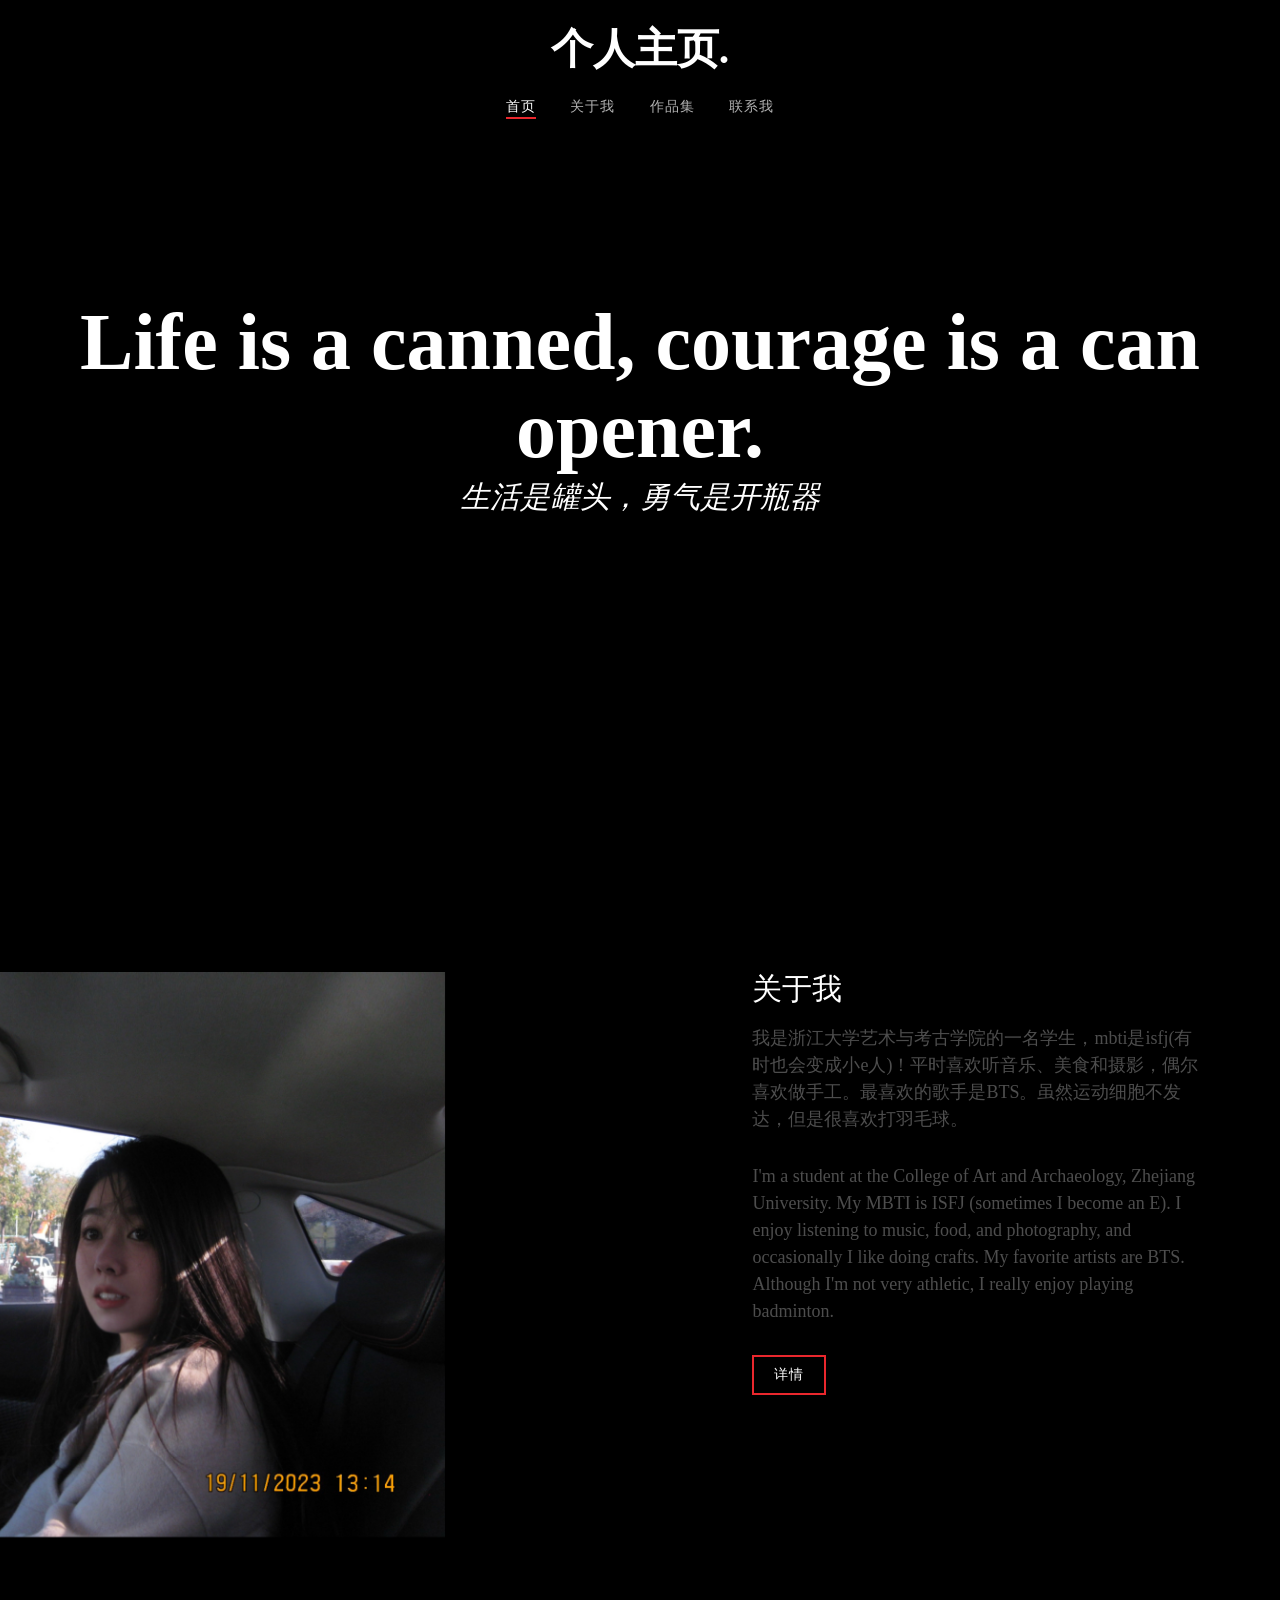
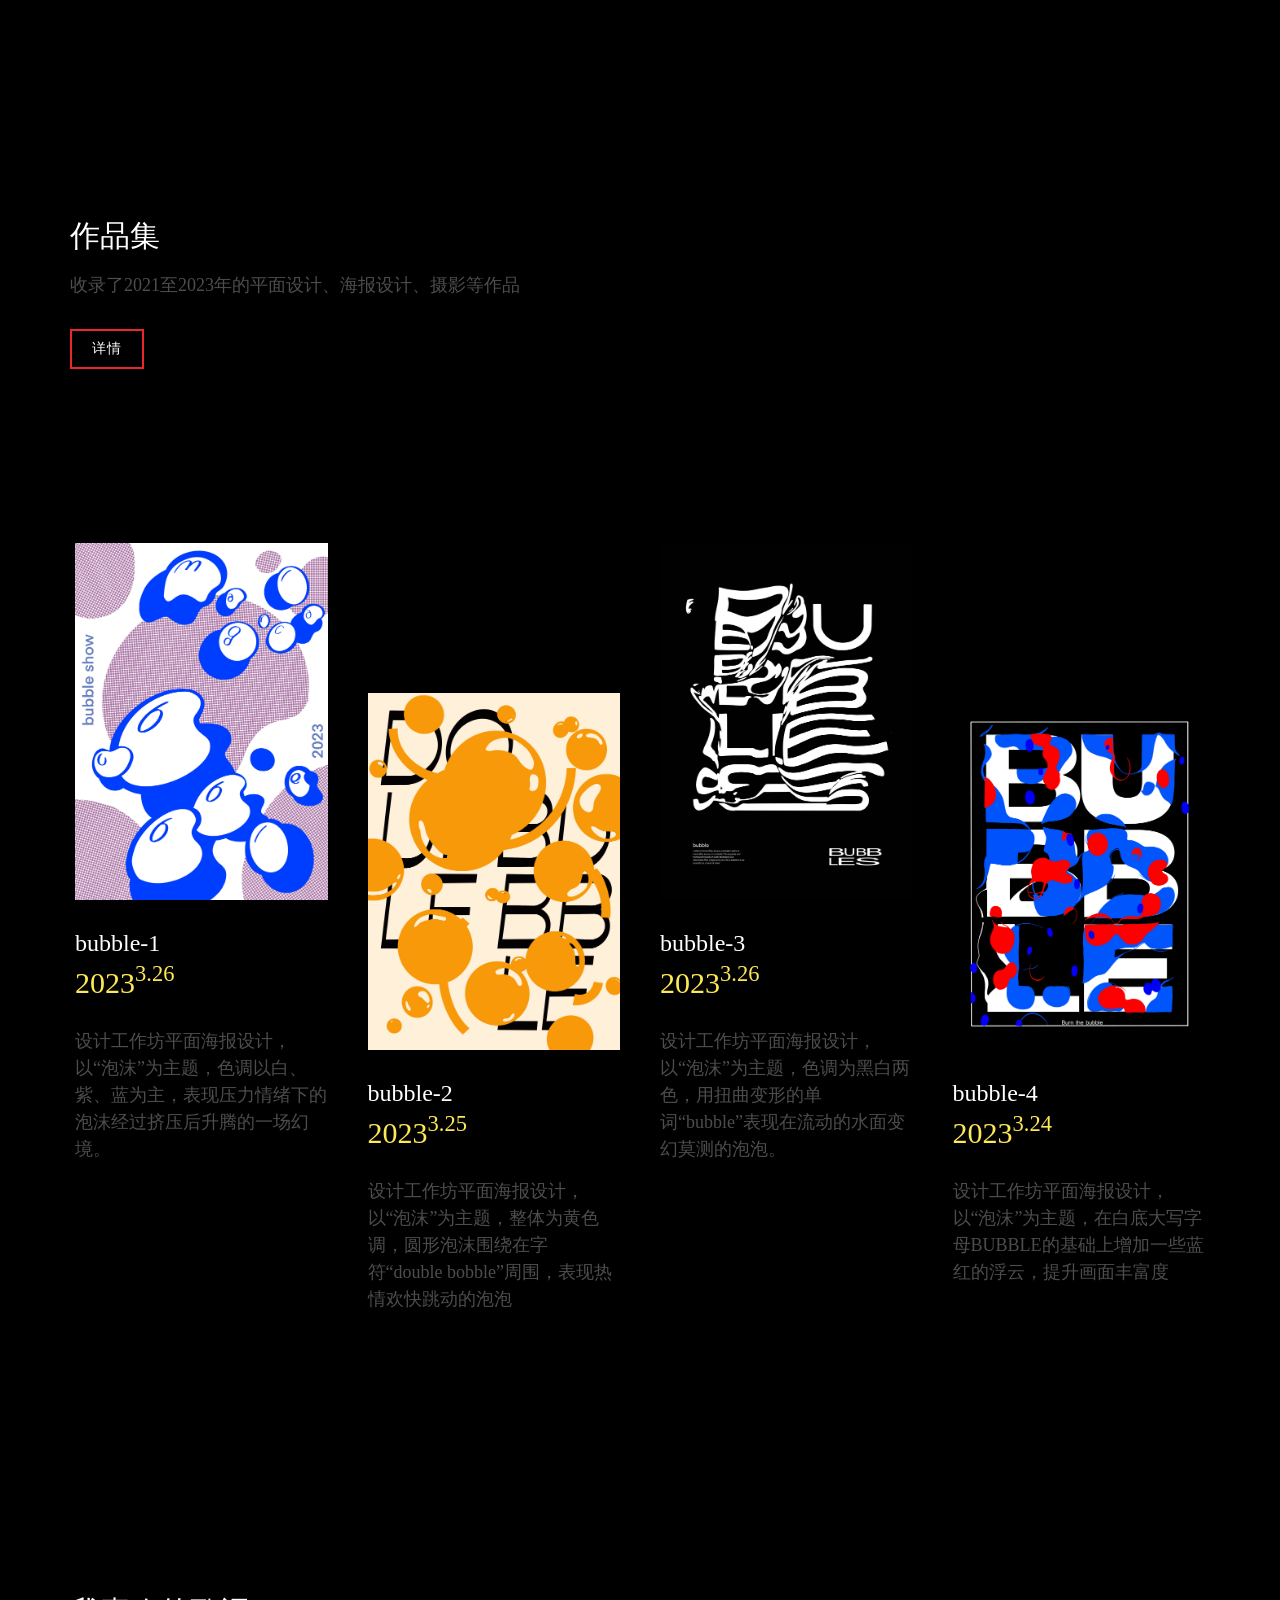
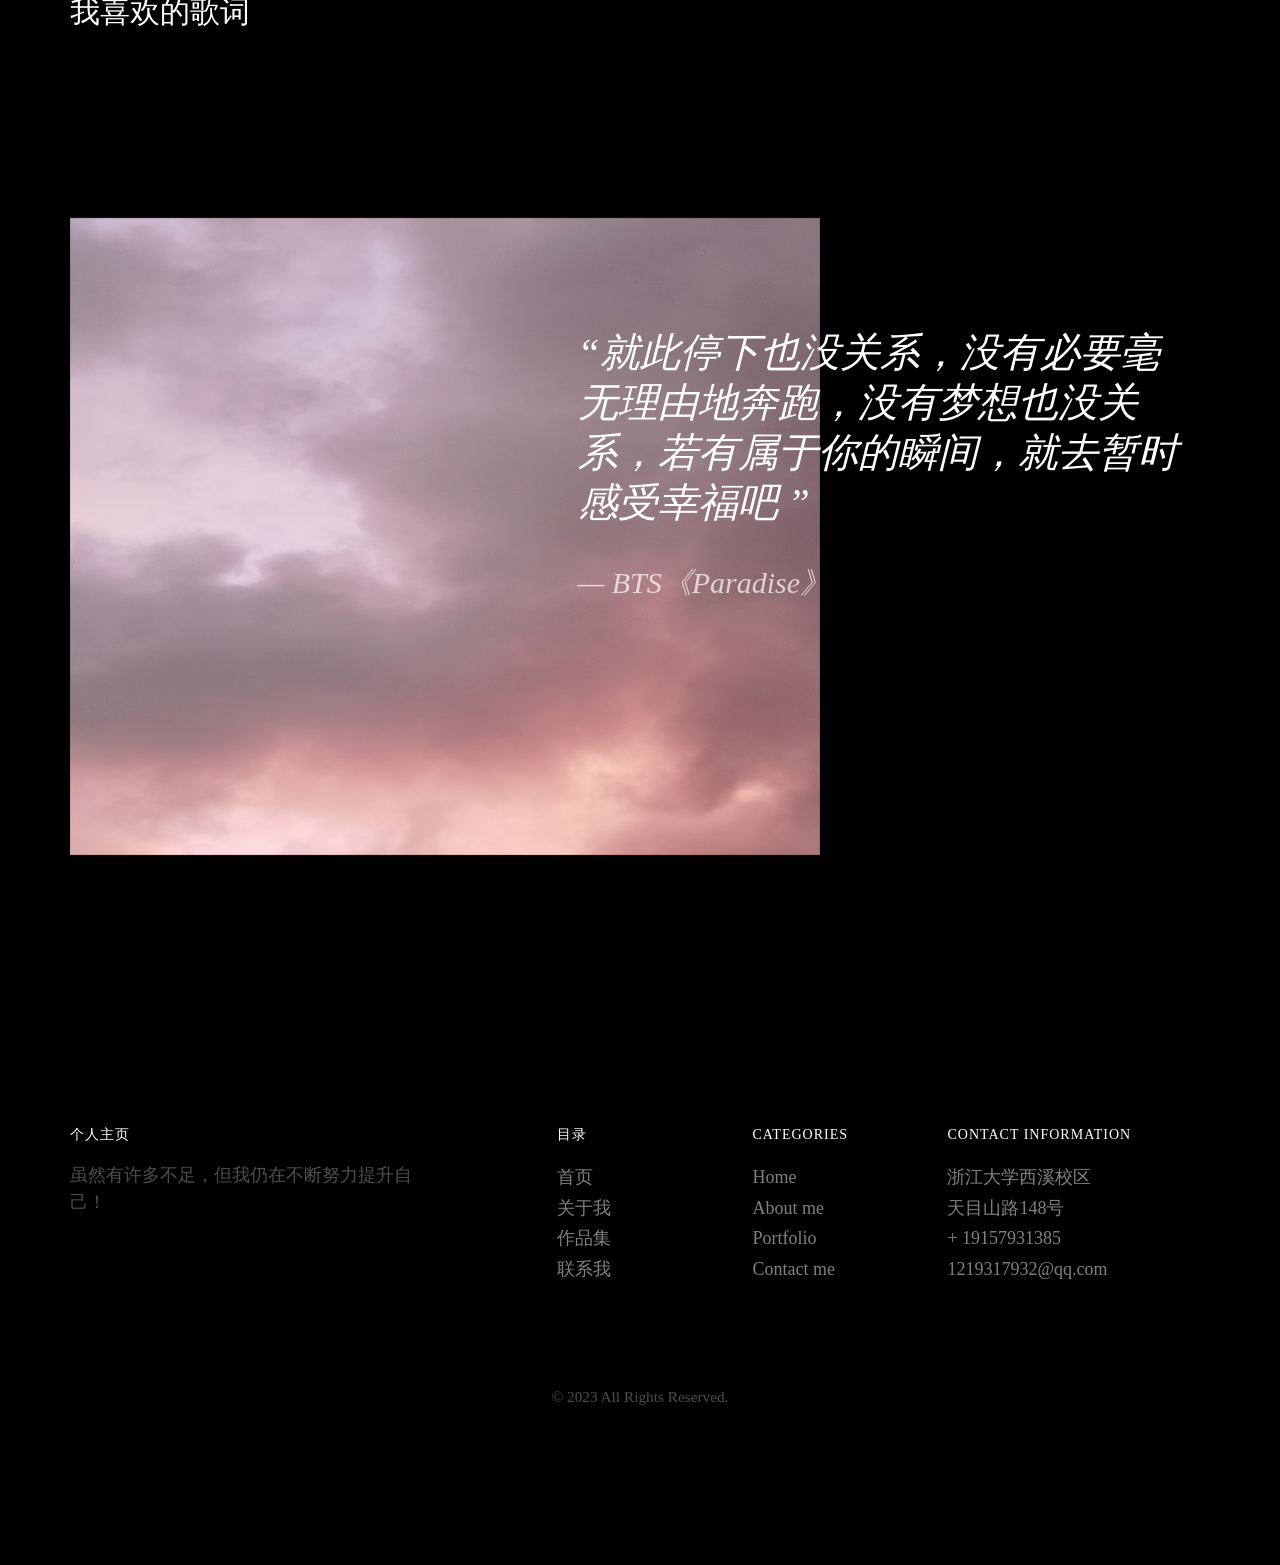
==== commit 9de08a7d: "Update index.html" ====
--- a/index.html
+++ b/index.html
@@ -96,7 +96,7 @@
 <div class="section-heading">
 <h2>关于我</h2>
 <p>我是浙江大学艺术与考古学院的一名学生，mbti是isfj(有时也会变成小e人)！平时喜欢听音乐、美食和摄影，偶尔喜欢做手工。最喜欢的歌手是BTS。虽然运动细胞不发达，但是很喜欢打羽毛球。</p>
-<p>I'm a student at the School of Art and Archaeology at Zhejiang University, and MBTI is an ISFJ (sometimes I also turn into a little E-person)! In his spare time, he likes to listen to music, food, photography, and occasionally do handicrafts. My favorite singer is BTS. Although the sports cells are not developed, I like to play badminton very much.</p>
+<p>I'm a student at the College of Art and Archaeology, Zhejiang University. My MBTI is ISFJ (sometimes I become an E). I enjoy listening to music, food, and photography, and occasionally I like doing crafts. My favorite artists are BTS. Although I'm not very athletic, I really enjoy playing badminton.</p>
 <p><a href="file:///F:/%E6%A1%8C%E9%9D%A2/%E4%BD%9C%E4%B8%9A/%E5%A4%A7%E4%B8%89%E4%B8%8A/web%E8%AE%BE%E8%AE%A1%E4%B8%8E%E5%BC%80%E5%8F%91/%E4%BA%A4%E4%BD%9C%E4%B8%9A%E4%B8%AD/%E5%85%B3%E4%BA%8E%E6%88%91.html" class="btn btn-primary btn-outline">详情</a></p>
 </div>
 </div>
@@ -217,4 +217,4 @@
 </footer>
 </div>
 
-</body></html>+</body></html>
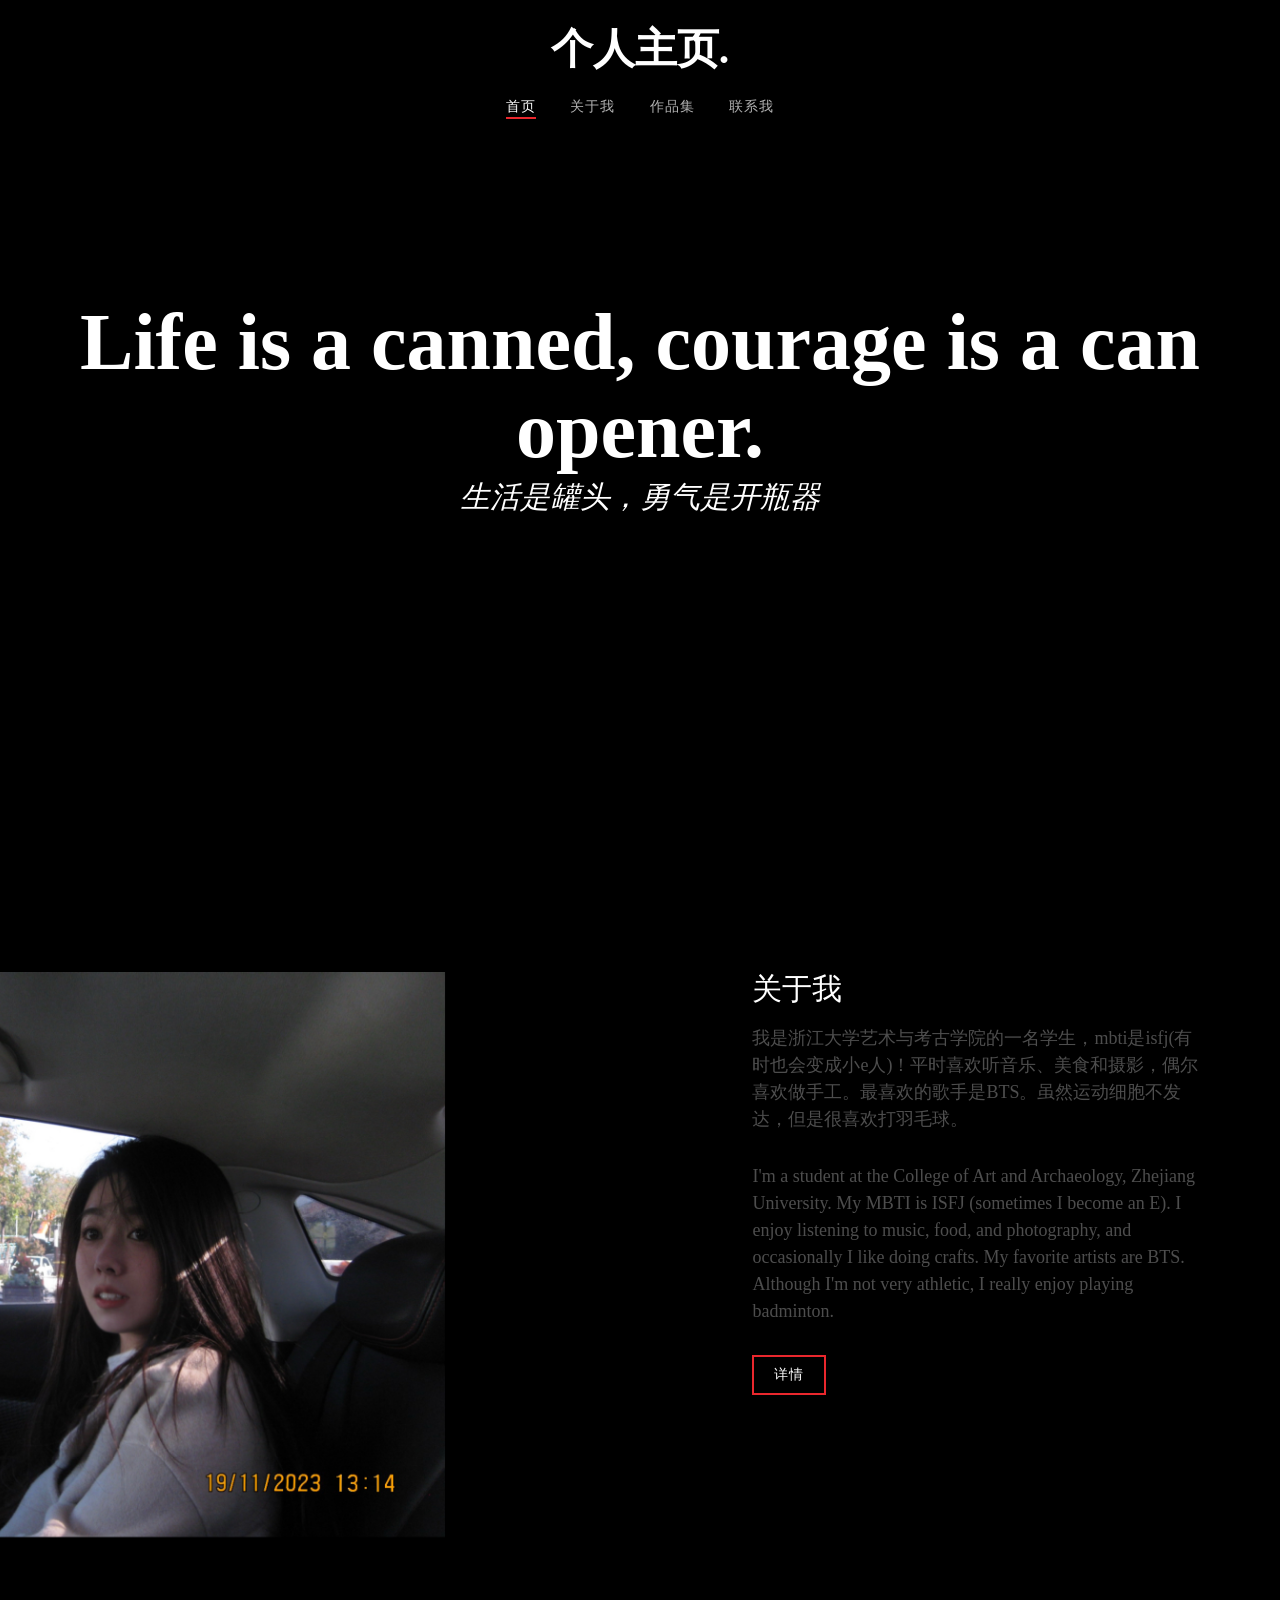
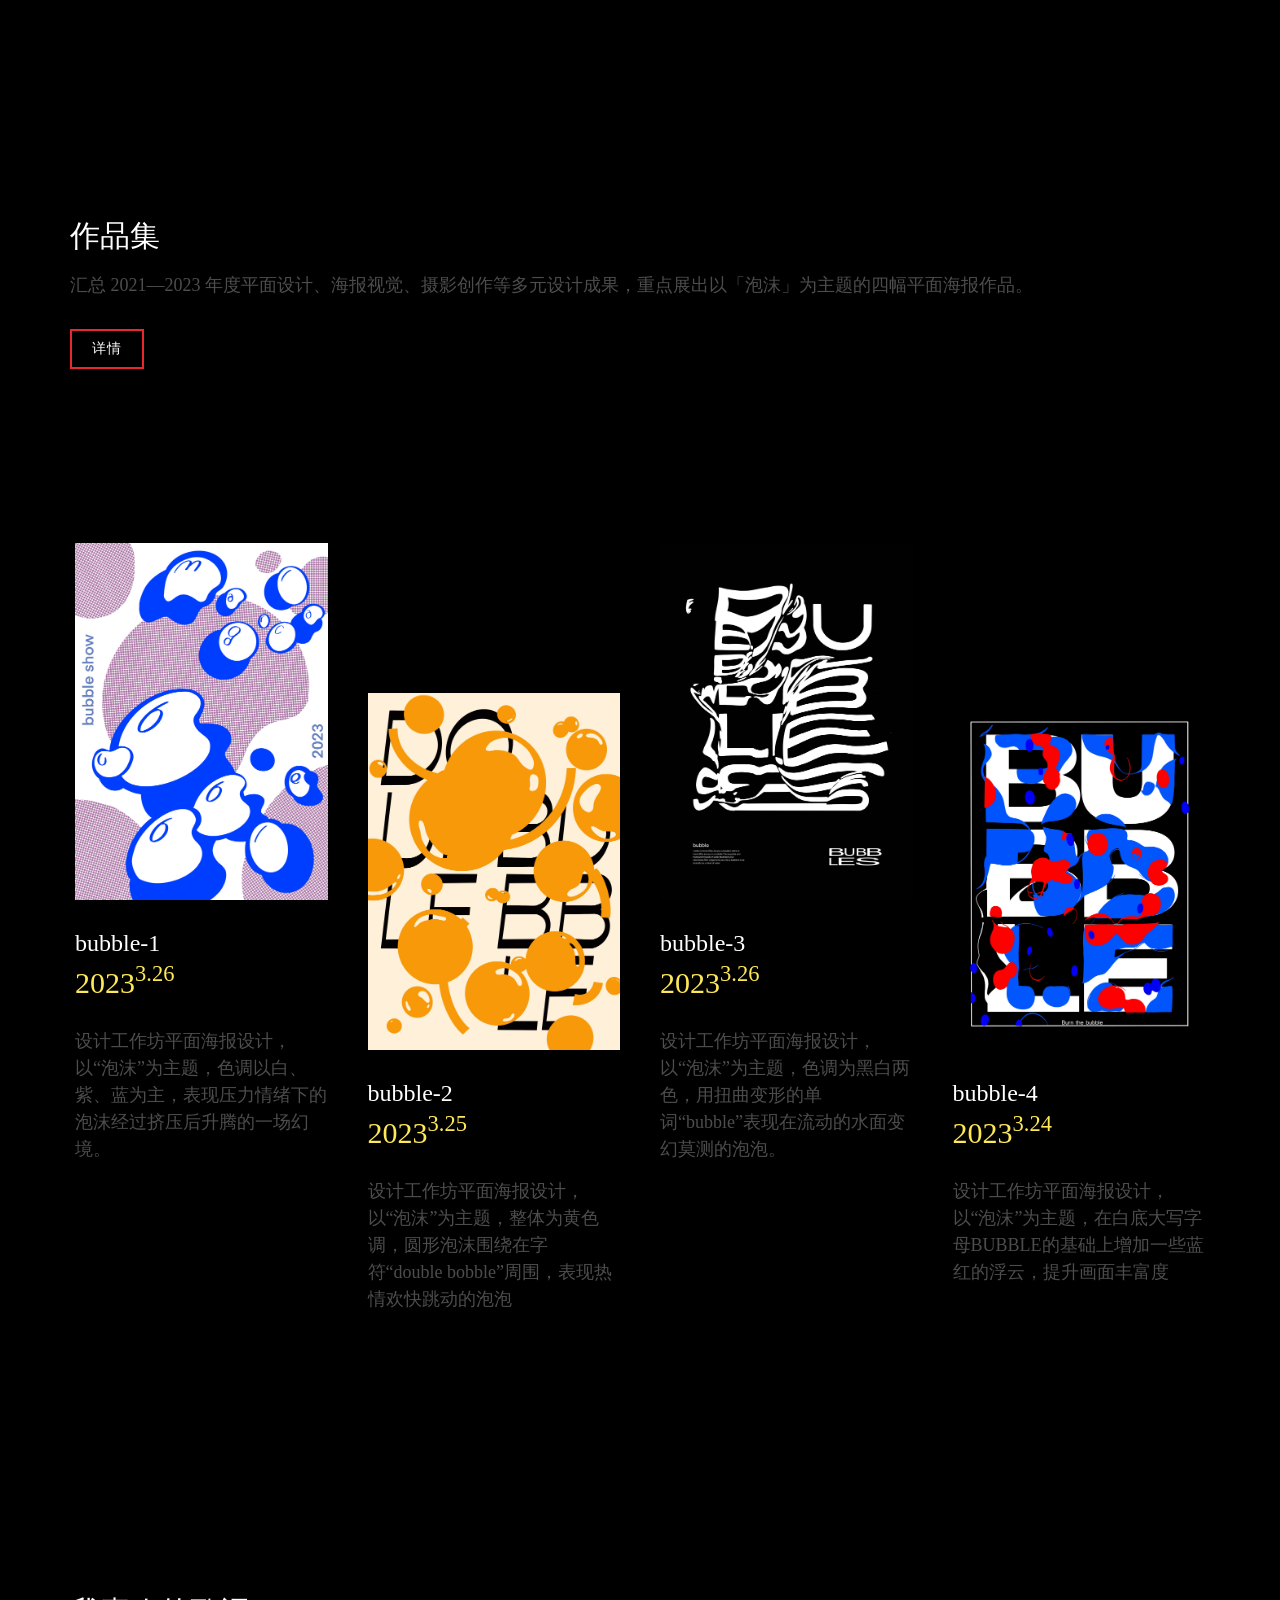
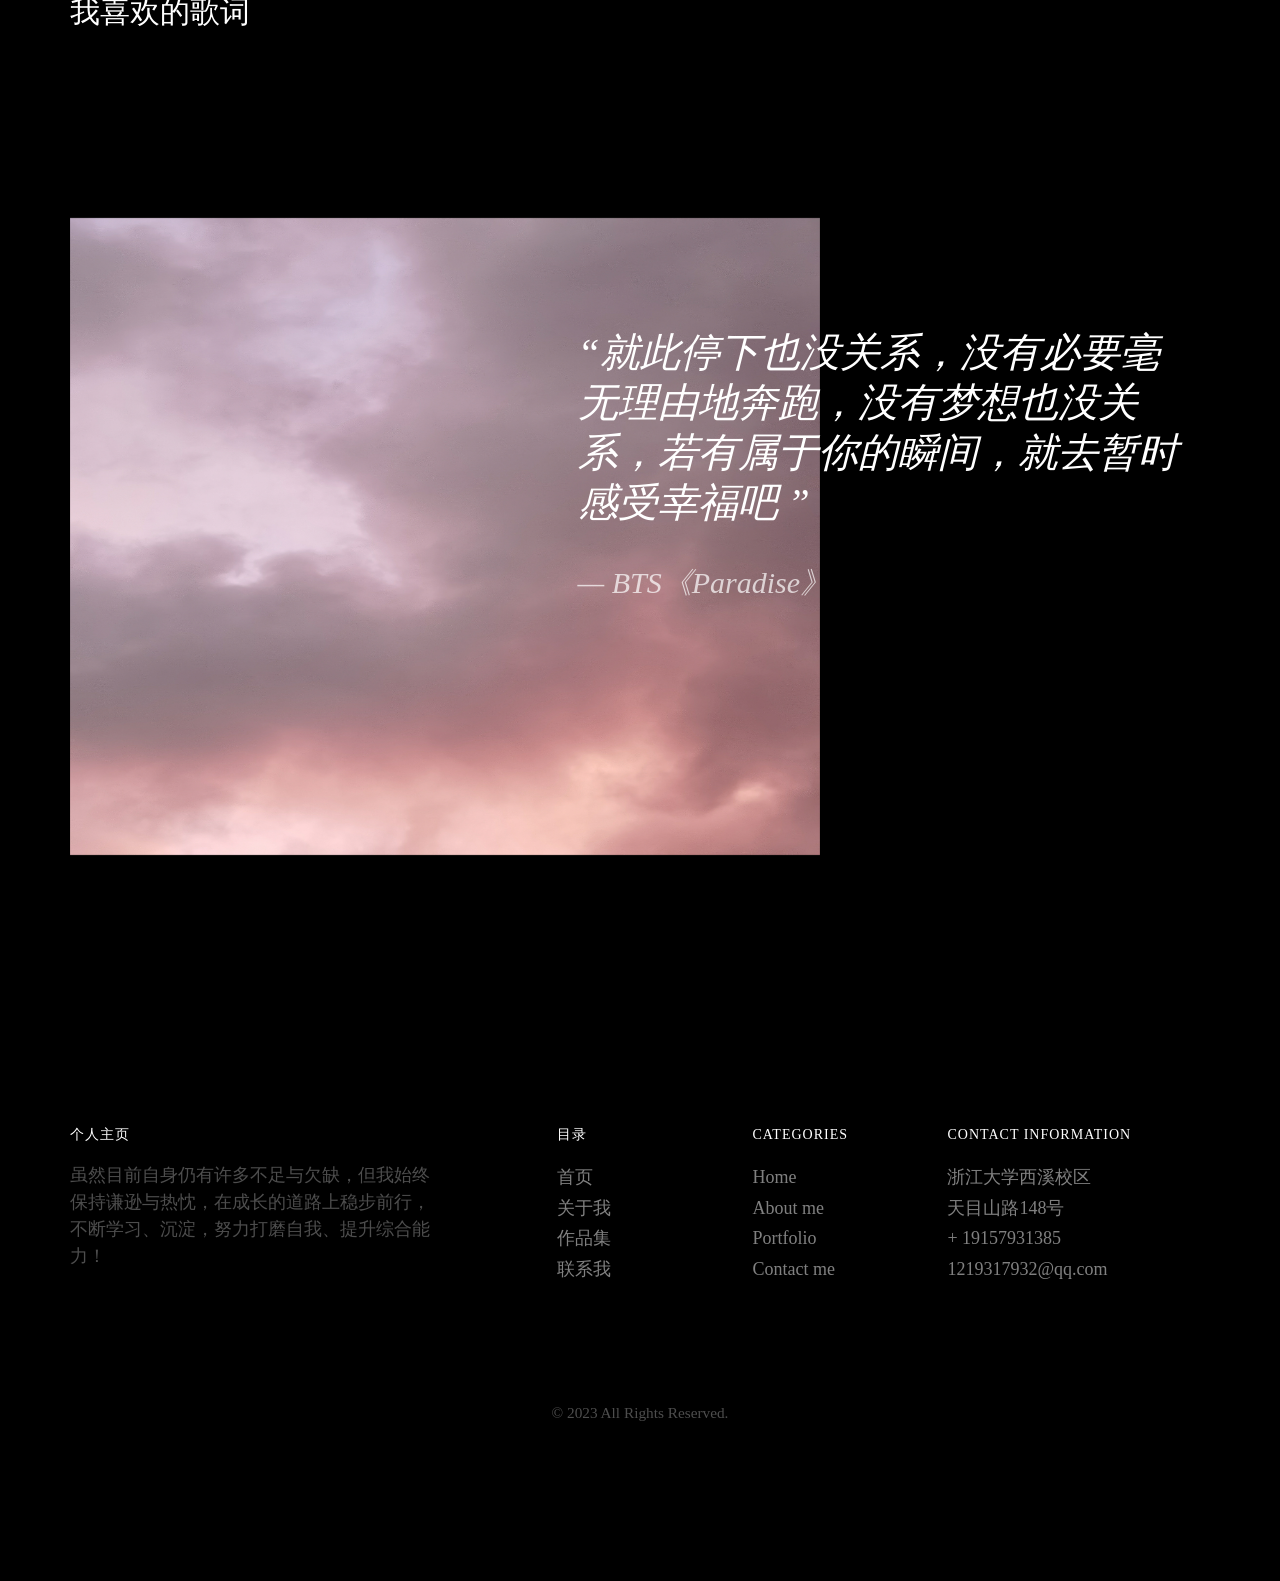
==== commit 33e71b3e: "Update index.html" ====
--- a/index.html
+++ b/index.html
@@ -110,7 +110,7 @@
 <h2>作品集</h2>
 <div class="row">
 <div class="col-md-12">
-<p>收录了2021至2023年的平面设计、海报设计、摄影等作品</p>
+<p>汇总 2021—2023 年度平面设计、海报视觉、摄影创作等多元设计成果，重点展出以「泡沫」为主题的四幅平面海报作品。</p>
 </div>
 </div>
 <a href="file:///F:/%E6%A1%8C%E9%9D%A2/%E4%BD%9C%E4%B8%9A/%E5%A4%A7%E4%B8%89%E4%B8%8A/web%E8%AE%BE%E8%AE%A1%E4%B8%8E%E5%BC%80%E5%8F%91/%E4%BA%A4%E4%BD%9C%E4%B8%9A%E4%B8%AD/%E4%BD%9C%E5%93%81%E9%9B%86.html" class="btn btn-primary btn-outline">详情</a></div>
@@ -173,7 +173,7 @@
 <div class="row row-pb-md">
 <div class="col-md-4 fh5co-widget">
 <h4>个人主页</h4>
-<p>虽然有许多不足，但我仍在不断努力提升自己！</p>
+<p>虽然目前自身仍有许多不足与欠缺，但我始终保持谦逊与热忱，在成长的道路上稳步前行，不断学习、沉淀，努力打磨自我、提升综合能力！</p>
 </div>
 <div class="col-md-2 col-md-push-1 fh5co-widget">
 <h4>目录</h4>
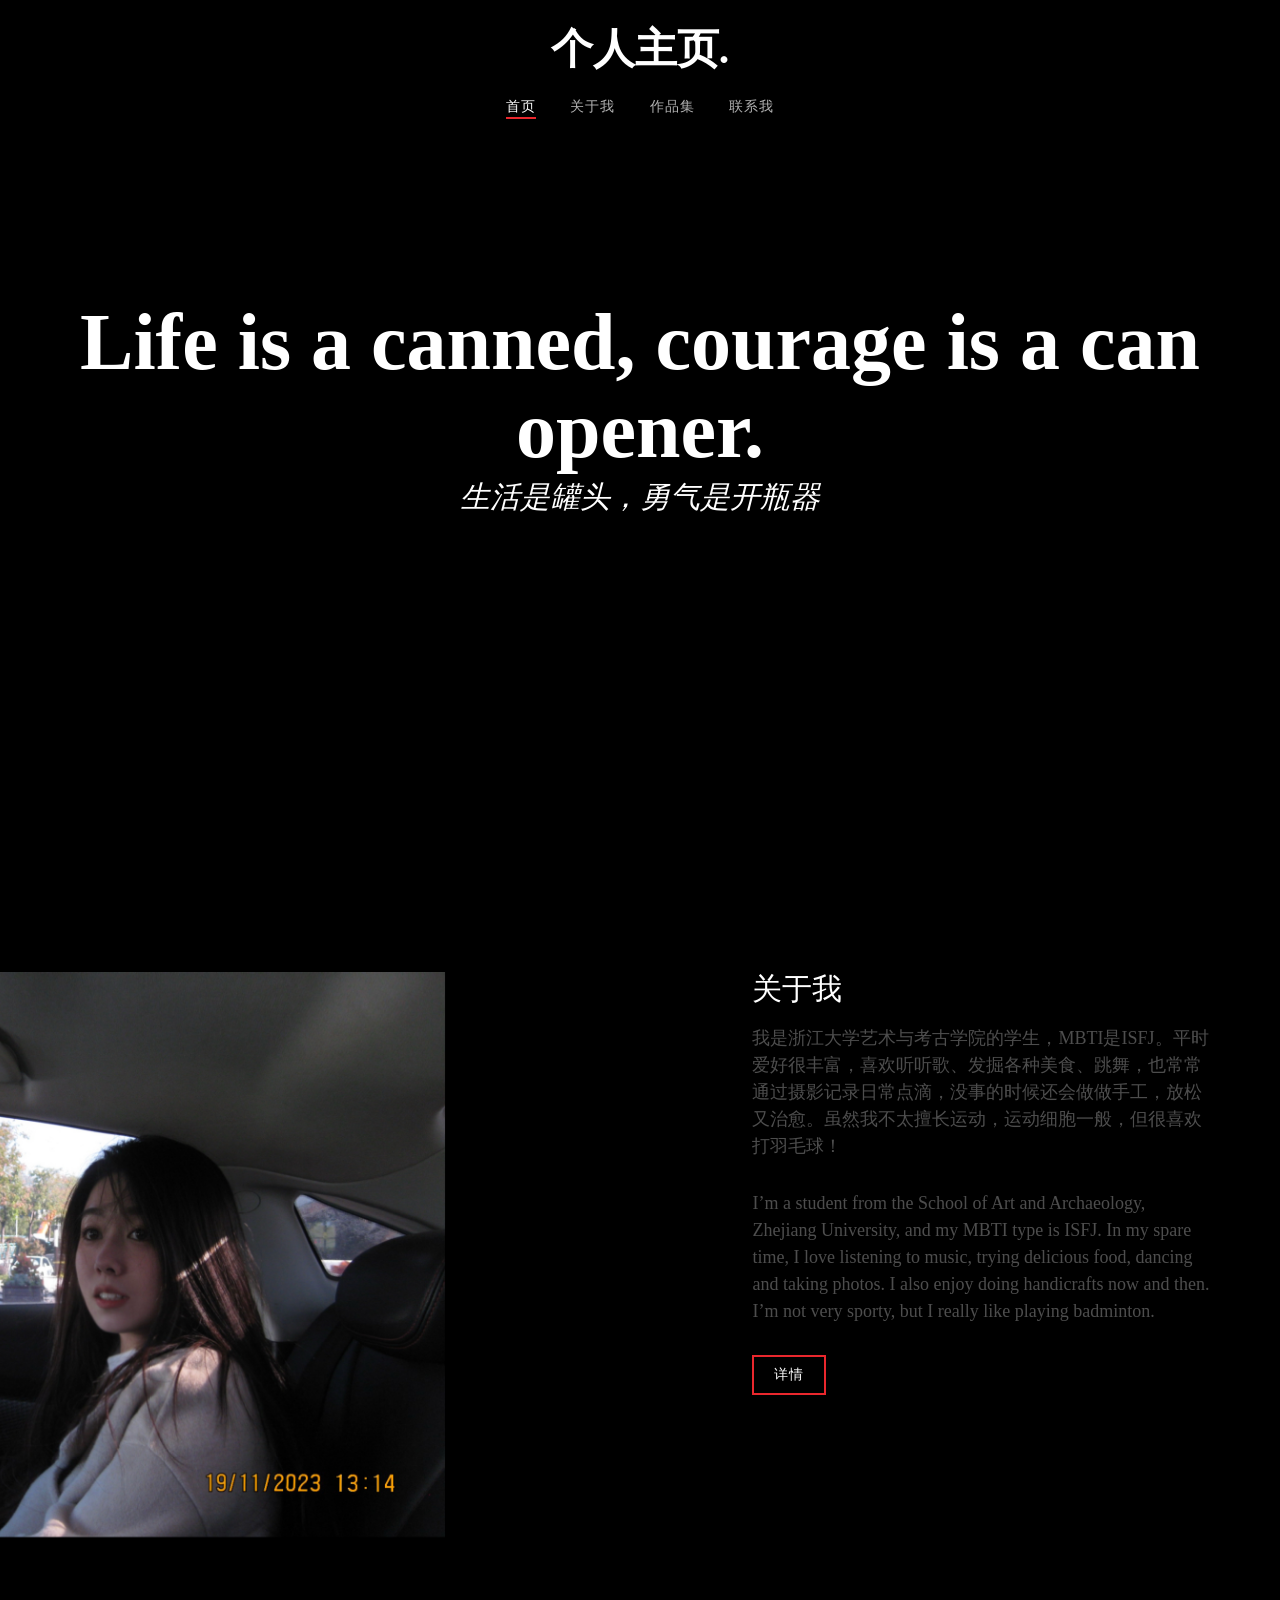
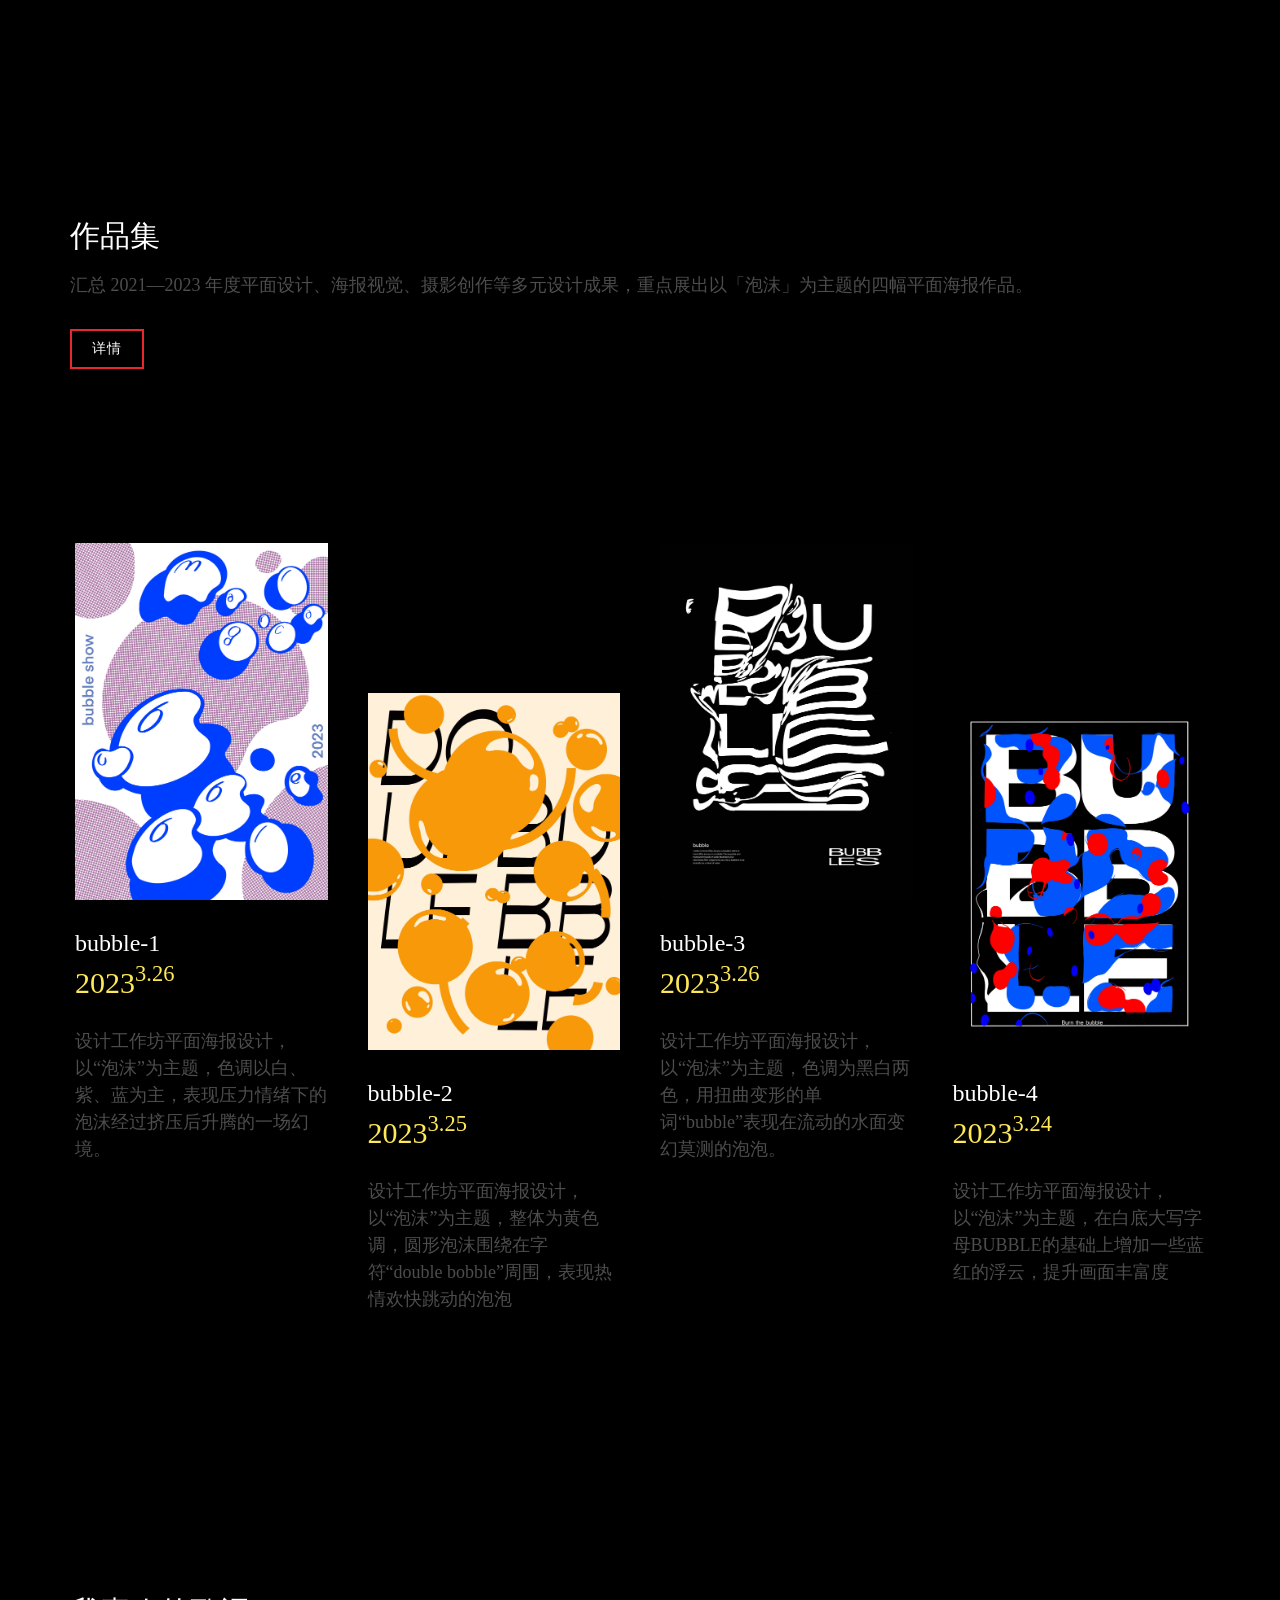
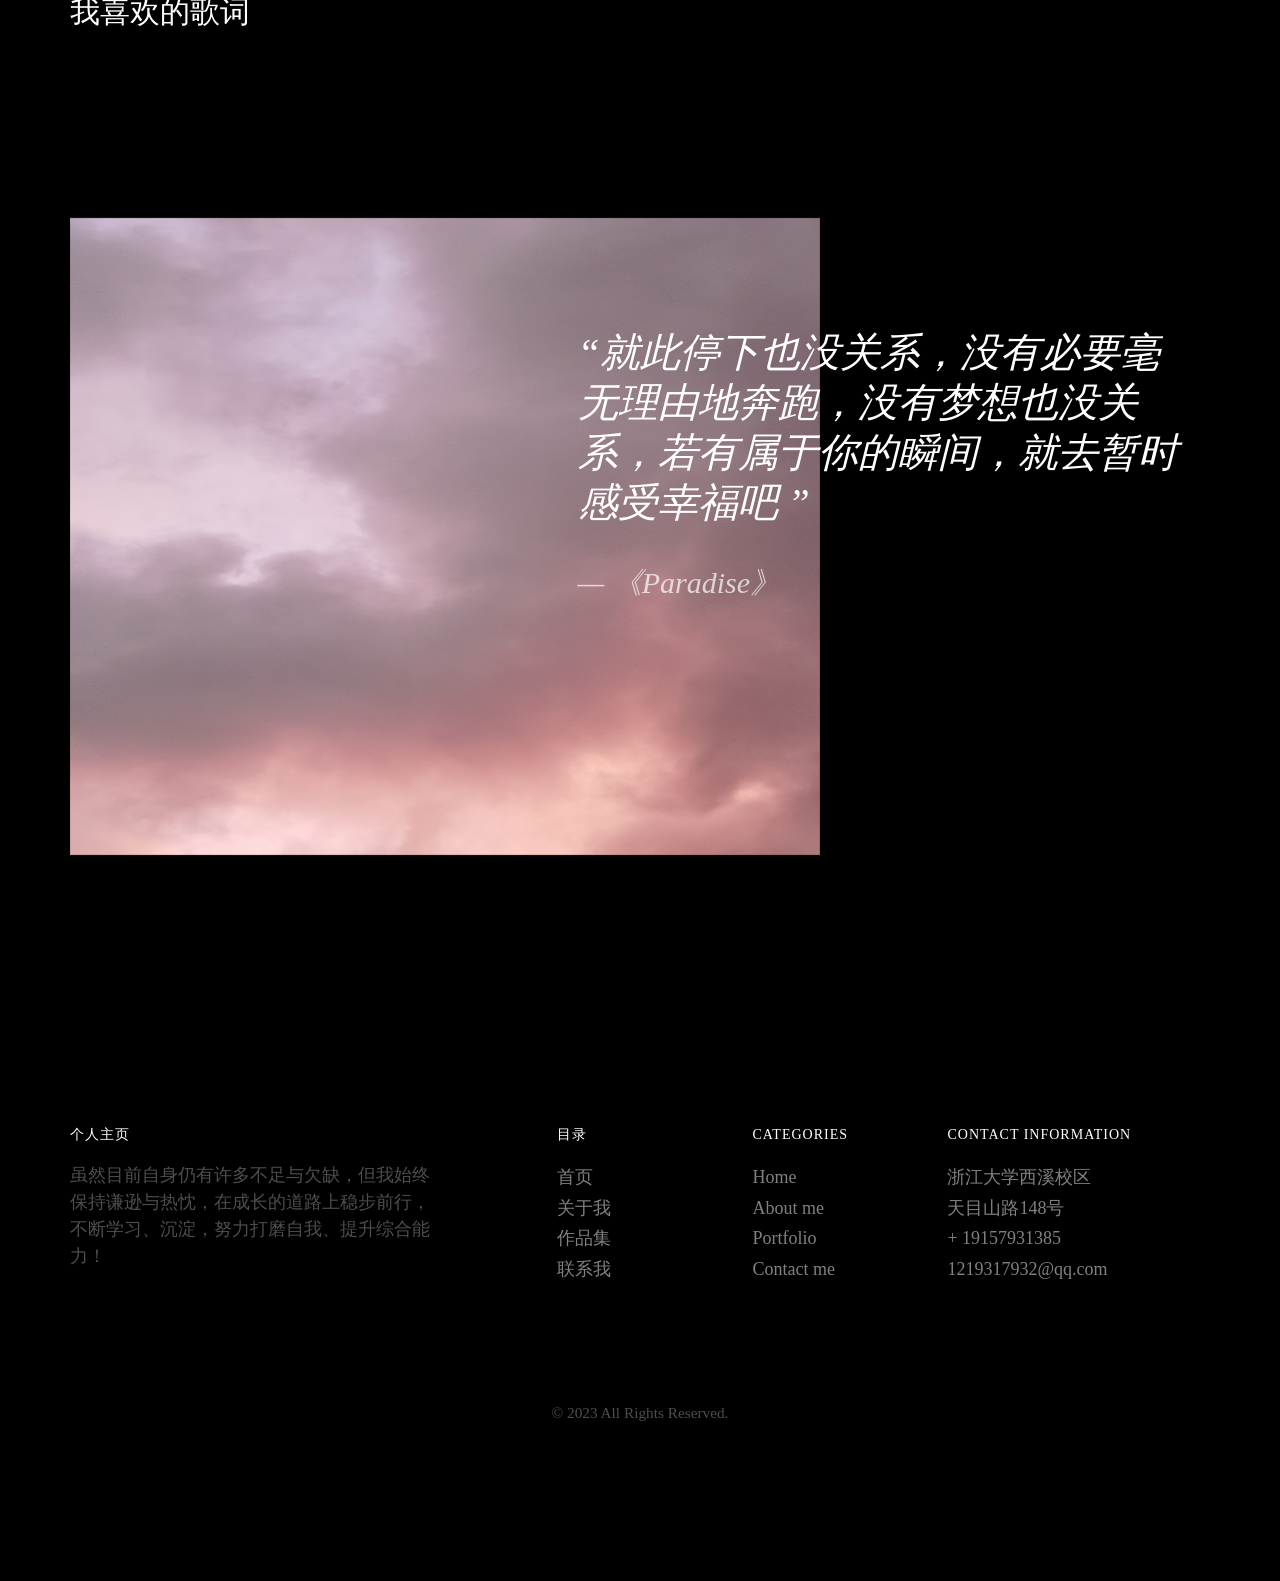
==== commit 1ec6e53e: "Update index.html" ====
--- a/index.html
+++ b/index.html
@@ -95,8 +95,8 @@
 <div class="col-md-5 col-md-push-1 animate-box fadeInUp animated-fast">
 <div class="section-heading">
 <h2>关于我</h2>
-<p>我是浙江大学艺术与考古学院的一名学生，mbti是isfj(有时也会变成小e人)！平时喜欢听音乐、美食和摄影，偶尔喜欢做手工。最喜欢的歌手是BTS。虽然运动细胞不发达，但是很喜欢打羽毛球。</p>
-<p>I'm a student at the College of Art and Archaeology, Zhejiang University. My MBTI is ISFJ (sometimes I become an E). I enjoy listening to music, food, and photography, and occasionally I like doing crafts. My favorite artists are BTS. Although I'm not very athletic, I really enjoy playing badminton.</p>
+<p>我是浙江大学艺术与考古学院的学生，MBTI是ISFJ。平时爱好很丰富，喜欢听听歌、发掘各种美食、跳舞，也常常通过摄影记录日常点滴，没事的时候还会做做手工，放松又治愈。虽然我不太擅长运动，运动细胞一般，但很喜欢打羽毛球！</p>
+<p>I’m a student from the School of Art and Archaeology, Zhejiang University, and my MBTI type is ISFJ. In my spare time, I love listening to music, trying delicious food, dancing and taking photos. I also enjoy doing handicrafts now and then. I’m not very sporty, but I really like playing badminton.</p>
 <p><a href="file:///F:/%E6%A1%8C%E9%9D%A2/%E4%BD%9C%E4%B8%9A/%E5%A4%A7%E4%B8%89%E4%B8%8A/web%E8%AE%BE%E8%AE%A1%E4%B8%8E%E5%BC%80%E5%8F%91/%E4%BA%A4%E4%BD%9C%E4%B8%9A%E4%B8%AD/%E5%85%B3%E4%BA%8E%E6%88%91.html" class="btn btn-primary btn-outline">详情</a></p>
 </div>
 </div>
@@ -162,7 +162,7 @@
 <div class="col-md-7 animate-box fadeInRight animated-fast" data-animate-effect="fadeInRight">
 <blockquote>
 <p> “就此停下也没关系，没有必要毫无理由地奔跑，没有梦想也没关系，若有属于你的瞬间，就去暂时感受幸福吧 ”</p>
-<p class="author"><cite>— BTS《Paradise》</cite></p>
+<p class="author"><cite>— 《Paradise》</cite></p>
 </blockquote>
 </div>
 </div>
